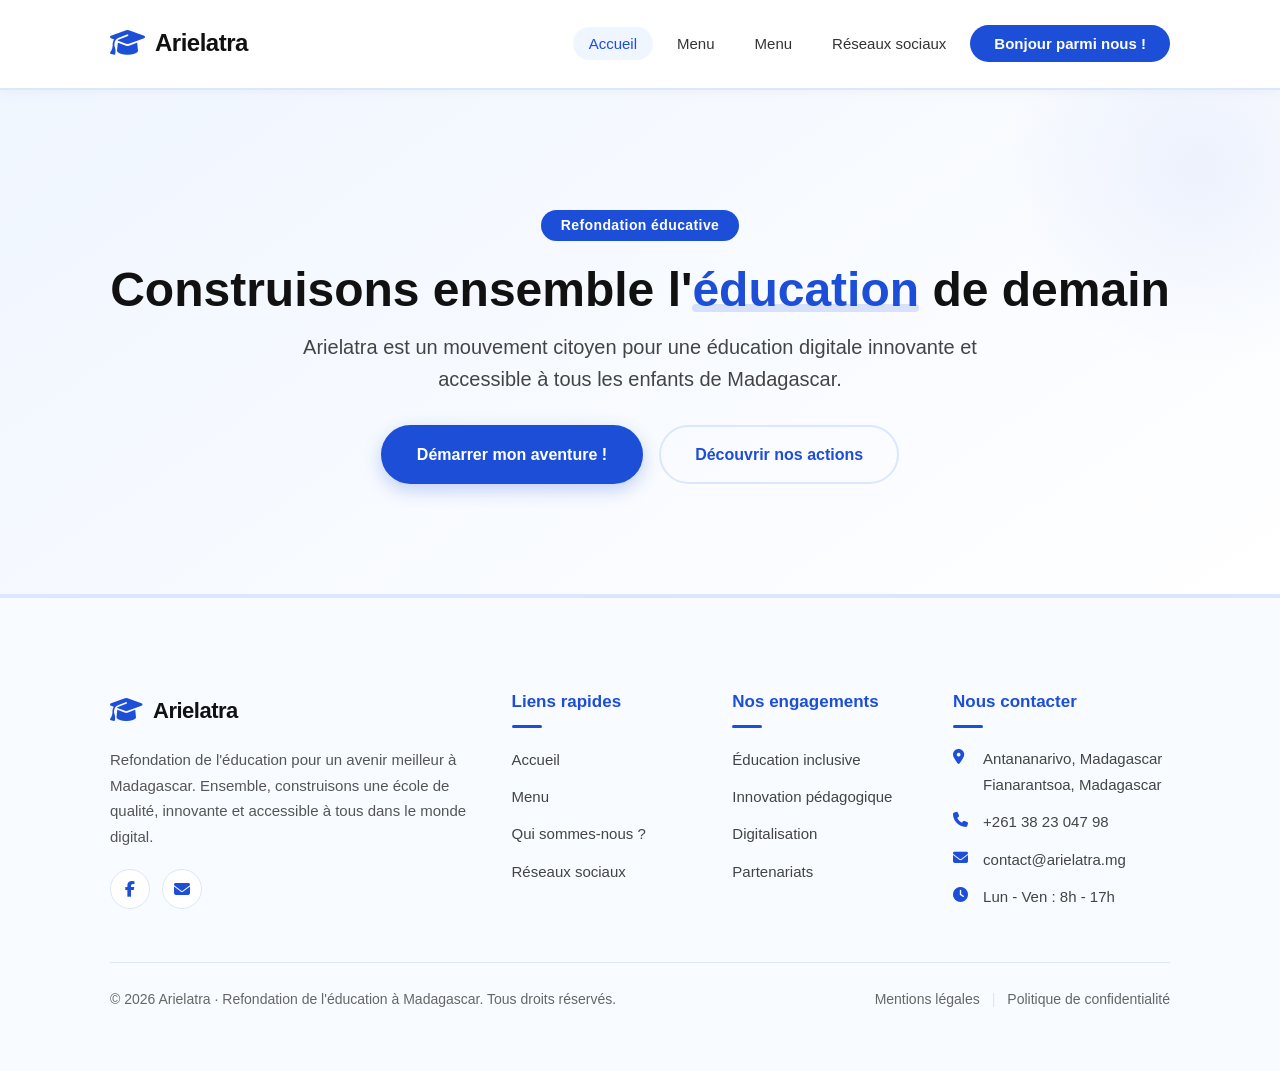
==== index.html @ f60ea6c5 "correction header" ====
<!DOCTYPE html>
<html lang="fr">

<head>
    <meta charset="UTF-8">
    <meta name="viewport" content="width=device-width, initial-scale=1.0">
    <title>Arielatra · Refondation de l'éducation</title>
    <link rel="stylesheet" href="https://cdnjs.cloudflare.com/ajax/libs/font-awesome/6.5.0/css/all.min.css">
    <link rel="stylesheet" href="assets/style-index.css">
</head>

<body>

    <!-- ===== HEADER ===== -->
    <header class="header">
        <div class="container header-container">
            <!-- Logo -->
            <div class="logo">
                <a href="#">
                    <span class="logo-icon"><i class="fas fa-graduation-cap"></i></span>
                    <span class="logo-text">Arielatra</span>
                </a>
            </div>

            <!-- Menu de navigation principal -->
            <nav class="nav-menu" id="navMenu">
                <ul class="nav-list">
                    <li><a href="#" class="nav-link active">Accueil</a></li>
                    <li><a href="menu.html" class="nav-link">Menu</a></li>
                    <li><a href="qui-sommes-nous.html" class="nav-link">Menu</a></li>
                    <li><a href="reseaux-sociaux" class="nav-link">Réseaux sociaux</a></li>
                    <li><a href="#" class="nav-link nav-cta">Bonjour parmi nous !</a></li>
                </ul>
            </nav>

            <!-- Bouton menu mobile (hamburger) -->
            <button class="menu-toggle" id="menuToggle" aria-label="Menu">
                <span class="bar"></span>
                <span class="bar"></span>
                <span class="bar"></span>
            </button>
        </div>
    </header>

    <!-- ===== HERO SECTION ===== -->
    <section class="hero">
        <div class="container hero-container">
            <span class="hero-badge">Refondation éducative</span>
            <h1 class="hero-title">Construisons ensemble l'<span class="highlight">éducation</span> de demain</h1>
            <p class="hero-subtitle">
                Arielatra est un mouvement citoyen pour une éducation digitale innovante et accessible à tous les
                enfants de Madagascar.
            </p>
            <div class="hero-actions">
                <a href="#" class="btn btn-primary">Démarrer mon aventure !</a>
                <a href="#" class="btn btn-outline">Découvrir nos actions</a>
            </div>
        </div>
    </section>

    <!-- ===== FOOTER ===== -->
    <footer class="footer">
        <div class="container">
            <div class="footer-grid">
                <!-- Colonne 1 : Logo et description -->
                <div class="footer-col">
                    <div class="footer-logo">
                        <span class="logo-icon"><i class="fas fa-graduation-cap"></i></span>
                        <span class="logo-text">Arielatra</span>
                    </div>
                    <p class="footer-description">
                        Refondation de l'éducation pour un avenir meilleur à Madagascar.
                        Ensemble, construisons une école de qualité, innovante et accessible à tous dans le monde
                        digital.
                    </p>
                    <div class="footer-social">
                        <a href="https://www.facebook.com/profile.php?id=61590048077702" aria-label="Facebook"><i
                                class="fab fa-facebook-f"></i></a>
                        <a href="mailto:aryelatra8@gmail.com" aria-label="Envoyez-nous un e-mail"><i
                                class="fas fa-envelope" aria-hidden="true"></i></a>
                    </div>
                </div>

                <!-- Colonne 2 : Liens rapides -->
                <div class="footer-col">
                    <h4>Liens rapides</h4>
                    <ul class="footer-links">
                        <li><a href="#">Accueil</a></li>
                        <li><a href="#">Menu</a></li>
                        <li><a href="#">Qui sommes-nous ?</a></li>
                        <li><a href="#">Réseaux sociaux</a></li>
                    </ul>
                </div>

                <!-- Colonne 3 : Nos engagements -->
                <div class="footer-col">
                    <h4>Nos engagements</h4>
                    <ul class="footer-links">
                        <li><a href="#">Éducation inclusive</a></li>
                        <li><a href="#">Innovation pédagogique</a></li>
                        <li><a href="#">Digitalisation</a></li>
                        <li><a href="#">Partenariats</a></li>
                    </ul>
                </div>

                <!-- Colonne 4 : Contact -->
                <div class="footer-col">
                    <h4>Nous contacter</h4>
                    <ul class="footer-contact">
                        <li>
                            <i class="fas fa-map-marker-alt"></i>
                            <div>
                                <span>Antananarivo, Madagascar</span>
                                <span>Fianarantsoa, Madagascar</span>
                            </div>
                        </li>
                        <li>
                            <i class="fas fa-phone"></i>
                            <span>+261 38 23 047 98</span>
                        </li>
                        <li>
                            <i class="fas fa-envelope"></i>
                            <span>contact@arielatra.mg</span>
                        </li>
                        <li>
                            <i class="fas fa-clock"></i>
                            <span>Lun - Ven : 8h - 17h</span>
                        </li>
                    </ul>
                </div>
            </div>

            <!-- Barre de copyright -->
            <div class="footer-bottom">
                <p>&copy; 2026 Arielatra · Refondation de l'éducation à Madagascar. Tous droits réservés.</p>
                <div class="footer-legal">
                    <a href="#">Mentions légales</a>
                    <span>|</span>
                    <a href="#">Politique de confidentialité</a>
                </div>
            </div>
        </div>
    </footer>

    <!-- Script pour le menu mobile -->
    <script>
        const menuToggle = document.getElementById('menuToggle');
        const navMenu = document.getElementById('navMenu');

        menuToggle.addEventListener('click', function () {
            navMenu.classList.toggle('active');
            menuToggle.classList.toggle('active');
        });

        // Fermer le menu lors du clic sur un lien (optionnel)
        document.querySelectorAll('.nav-link').forEach(link => {
            link.addEventListener('click', () => {
                navMenu.classList.remove('active');
                menuToggle.classList.remove('active');
            });
        });
    </script>

</body>

</html>
---- assets/style-index.css ----
/* ===== STYLE-INDEX.CSS ===== */

/* ----- RESET ----- */
* {
    margin: 0;
    padding: 0;
    box-sizing: border-box;
}

/* ----- BODY ----- */
body {
    font-family: 'Segoe UI', Arial, sans-serif;
    background-color: #ffffff;
    color: #111111;
    line-height: 1.7;
}

/* ----- CONTAINER ----- */
.container {
    width: 90%;
    max-width: 1100px;
    margin: auto;
    padding: 40px 20px;
}

/* ============================================
   HEADER
   ============================================ */
.header {
    background: #ffffff;
    border-bottom: 2px solid #dbe7ff;
    padding: 12px 0;
    position: sticky;
    top: 0;
    z-index: 1000;
    box-shadow: 0 2px 12px rgba(0, 0, 0, 0.04);
}

.header-container {
    display: flex;
    justify-content: space-between;
    align-items: center;
    padding-top: 8px;
    padding-bottom: 8px;
}

.logo a {
    display: flex;
    align-items: center;
    text-decoration: none;
    gap: 10px;
}

.logo-icon {
    font-size: 28px;
    color: #1d4ed8;
}

.logo-text {
    font-size: 24px;
    font-weight: 700;
    color: #111111;
    letter-spacing: -0.5px;
}

.nav-list {
    display: flex;
    list-style: none;
    gap: 8px;
    align-items: center;
}

.nav-link {
    text-decoration: none;
    color: #333333;
    font-weight: 500;
    font-size: 15px;
    padding: 8px 16px;
    border-radius: 30px;
    transition: all 0.25s ease;
}

.nav-link:hover {
    background: #f0f6ff;
    color: #1d4ed8;
}

.nav-link.active {
    color: #1d4ed8;
    background: #f0f6ff;
}

.nav-cta {
    background: #1d4ed8;
    color: #ffffff !important;
    padding: 10px 24px;
    font-weight: 600;
}

.nav-cta:hover {
    background: #1a44b8;
    color: #ffffff !important;
    transform: translateY(-2px);
    box-shadow: 0 6px 18px rgba(29, 78, 216, 0.25);
}

.menu-toggle {
    display: none;
    flex-direction: column;
    gap: 5px;
    background: none;
    border: none;
    cursor: pointer;
    padding: 6px 4px;
}

.menu-toggle .bar {
    display: block;
    width: 28px;
    height: 3px;
    background: #1d4ed8;
    border-radius: 10px;
    transition: all 0.3s ease;
}

.menu-toggle.active .bar:nth-child(1) {
    transform: rotate(45deg) translate(5px, 6px);
}

.menu-toggle.active .bar:nth-child(2) {
    opacity: 0;
}

.menu-toggle.active .bar:nth-child(3) {
    transform: rotate(-45deg) translate(5px, -6px);
}

/* ============================================
   HERO
   ============================================ */
.hero {
    background: linear-gradient(145deg, #f0f6ff 0%, #ffffff 100%);
    padding: 80px 0 70px;
    border-bottom: 2px solid #dbe7ff;
    text-align: center;
    position: relative;
    overflow: hidden;
}

.hero::before {
    content: "";
    position: absolute;
    top: -120px;
    right: -120px;
    width: 400px;
    height: 400px;
    background: radial-gradient(circle, rgba(29, 78, 216, 0.06) 0%, transparent 70%);
    border-radius: 50%;
    pointer-events: none;
}

.hero-container {
    position: relative;
    z-index: 2;
}

.hero-badge {
    display: inline-block;
    background: #1d4ed8;
    color: #ffffff;
    font-size: 14px;
    font-weight: 600;
    padding: 4px 20px;
    border-radius: 40px;
    letter-spacing: 0.4px;
    margin-bottom: 20px;
}

.hero-title {
    font-size: 48px;
    font-weight: 700;
    color: #111111;
    margin-bottom: 12px;
    line-height: 1.2;
}

.hero-title .highlight {
    color: #1d4ed8;
    position: relative;
}

.hero-title .highlight::after {
    content: "";
    position: absolute;
    left: 0;
    bottom: 4px;
    width: 100%;
    height: 8px;
    background: rgba(29, 78, 216, 0.15);
    border-radius: 10px;
    z-index: -1;
}

.hero-subtitle {
    font-size: 20px;
    color: #444444;
    max-width: 680px;
    margin: 0 auto 30px;
    line-height: 1.6;
}

.hero-actions {
    display: flex;
    justify-content: center;
    gap: 16px;
    flex-wrap: wrap;
}

.btn {
    display: inline-block;
    padding: 14px 34px;
    border-radius: 50px;
    font-weight: 600;
    font-size: 16px;
    text-decoration: none;
    transition: all 0.25s ease;
    cursor: pointer;
    border: 2px solid transparent;
}

.btn-primary {
    background: #1d4ed8;
    color: #ffffff;
    border-color: #1d4ed8;
    box-shadow: 0 6px 18px rgba(29, 78, 216, 0.25);
}

.btn-primary:hover {
    background: #1a44b8;
    transform: translateY(-3px);
    box-shadow: 0 10px 28px rgba(29, 78, 216, 0.35);
}

.btn-outline {
    background: transparent;
    color: #1d4ed8;
    border-color: #dbe7ff;
}

.btn-outline:hover {
    background: #f0f6ff;
    border-color: #1d4ed8;
    transform: translateY(-3px);
}

/* ============================================
   ABOUT SECTION
   ============================================ */
.about {
    padding: 60px 0;
    background: #ffffff;
}

.about-content {
    display: flex;
    gap: 50px;
    align-items: center;
}

.about-text {
    flex: 1;
}

.about-text h2 {
    color: #1d4ed8;
    font-size: 36px;
    margin-bottom: 15px;
}

.about-description {
    font-size: 18px;
    color: #333;
    line-height: 1.8;
    margin-bottom: 25px;
}

.about-features {
    display: flex;
    gap: 20px;
    flex-wrap: wrap;
}

.feature-item {
    display: flex;
    align-items: center;
    gap: 10px;
    background: #f8fbff;
    padding: 10px 18px;
    border-radius: 30px;
    border: 1px solid #dbe7ff;
}

.feature-item i {
    color: #1d4ed8;
    font-size: 18px;
}

.feature-item span {
    font-weight: 500;
    color: #333;
}

.about-image {
    flex: 0 0 300px;
}

.image-placeholder {
    width: 300px;
    height: 300px;
    background: linear-gradient(135deg, #f0f6ff, #dbe7ff);
    border-radius: 20px;
    display: flex;
    flex-direction: column;
    align-items: center;
    justify-content: center;
    border: 2px solid #dbe7ff;
}

.image-placeholder i {
    font-size: 64px;
    color: #1d4ed8;
    margin-bottom: 15px;
}

.image-placeholder span {
    color: #1d4ed8;
    font-weight: 600;
    font-size: 18px;
}

/* ============================================
   VALUES SECTION
   ============================================ */
.values {
    background: #f8fbff;
    padding: 70px 0;
}

.section-title {
    text-align: center;
    color: #1d4ed8;
    font-size: 32px;
    margin-bottom: 15px;
}

.section-title::after {
    content: "";
    display: block;
    width: 80px;
    height: 4px;
    background: #1d4ed8;
    margin: 10px auto 0;
    border-radius: 10px;
}

.values-grid {
    display: grid;
    grid-template-columns: repeat(auto-fit, minmax(250px, 1fr));
    gap: 30px;
    margin-top: 40px;
}

.value-card {
    background: #ffffff;
    padding: 35px 25px;
    border-radius: 16px;
    border: 1px solid #dbe7ff;
    text-align: center;
    transition: all 0.3s ease;
}

.value-card:hover {
    transform: translateY(-8px);
    box-shadow: 0 12px 30px rgba(0, 0, 0, 0.07);
}

.value-icon {
    width: 70px;
    height: 70px;
    background: #f0f6ff;
    border-radius: 50%;
    display: flex;
    align-items: center;
    justify-content: center;
    margin: 0 auto 18px;
}

.value-icon i {
    font-size: 30px;
    color: #1d4ed8;
}

.value-card h3 {
    color: #1d4ed8;
    font-size: 20px;
    margin-bottom: 10px;
}

.value-card p {
    color: #555;
    font-size: 15px;
}

/* ============================================
   CONTACT SECTION
   ============================================ */
.contact-section {
    padding: 70px 0;
    background: #ffffff;
}

.contact-wrapper {
    display: flex;
    gap: 50px;
    align-items: flex-start;
}

.contact-info {
    flex: 1;
}

.contact-info h2 {
    color: #1d4ed8;
    font-size: 32px;
    margin-bottom: 10px;
}

.contact-subtitle {
    color: #666;
    font-size: 16px;
    margin-bottom: 30px;
}

.contact-details {
    list-style: none;
}

.contact-details li {
    display: flex;
    gap: 18px;
    margin-bottom: 25px;
    align-items: flex-start;
}

.contact-details li i {
    color: #1d4ed8;
    font-size: 20px;
    margin-top: 3px;
    width: 24px;
}

.contact-details li div {
    display: flex;
    flex-direction: column;
}

.contact-details li strong {
    color: #111;
    font-size: 15px;
}

.contact-details li span {
    color: #555;
    font-size: 15px;
}

.contact-form {
    flex: 1;
    background: #f8fbff;
    padding: 35px;
    border-radius: 16px;
    border: 1px solid #dbe7ff;
}

.contact-form h3 {
    color: #1d4ed8;
    font-size: 22px;
    margin-bottom: 20px;
}

.form-group {
    margin-bottom: 18px;
}

.form-group input,
.form-group textarea {
    width: 100%;
    padding: 14px 16px;
    border: 1px solid #dbe7ff;
    border-radius: 10px;
    font-size: 15px;
    font-family: inherit;
    transition: border-color 0.3s ease;
    background: #ffffff;
}

.form-group input:focus,
.form-group textarea:focus {
    outline: none;
    border-color: #1d4ed8;
}

.contact-form .btn {
    width: 100%;
    text-align: center;
}

/* ============================================
   FOOTER
   ============================================ */
.footer {
    background: #f8fbff;
    border-top: 2px solid #dbe7ff;
    padding: 50px 0 20px;
}

.footer-grid {
    display: grid;
    grid-template-columns: 2fr 1fr 1fr 1.2fr;
    gap: 40px;
    margin-bottom: 40px;
}

.footer-col h4 {
    color: #1d4ed8;
    font-size: 17px;
    margin-bottom: 18px;
    position: relative;
}

.footer-col h4::after {
    content: "";
    display: block;
    width: 30px;
    height: 3px;
    background: #1d4ed8;
    margin-top: 8px;
    border-radius: 10px;
}

.footer-logo {
    display: flex;
    align-items: center;
    gap: 10px;
    margin-bottom: 15px;
}

.footer-logo .logo-icon {
    font-size: 26px;
    color: #1d4ed8;
}

.footer-logo .logo-text {
    font-size: 22px;
    font-weight: 700;
    color: #111111;
}

.footer-description {
    color: #555555;
    font-size: 15px;
    line-height: 1.7;
    margin-bottom: 20px;
}

.footer-social {
    display: flex;
    gap: 12px;
}

.footer-social a {
    display: flex;
    align-items: center;
    justify-content: center;
    width: 40px;
    height: 40px;
    background: #ffffff;
    border: 1px solid #dbe7ff;
    border-radius: 50%;
    color: #1d4ed8;
    font-size: 16px;
    transition: all 0.25s ease;
    text-decoration: none;
}

.footer-social a:hover {
    background: #1d4ed8;
    color: #ffffff;
    transform: translateY(-3px);
    box-shadow: 0 6px 16px rgba(29, 78, 216, 0.2);
}

.footer-links {
    list-style: none;
}

.footer-links li {
    margin-bottom: 10px;
}

.footer-links a {
    color: #444444;
    text-decoration: none;
    font-size: 15px;
    transition: color 0.2s ease;
}

.footer-links a:hover {
    color: #1d4ed8;
}

.footer-contact {
    list-style: none;
}

.footer-contact li {
    display: flex;
    align-items: flex-start;
    gap: 12px;
    margin-bottom: 12px;
    color: #444444;
    font-size: 15px;
}

.footer-contact li i {
    color: #1d4ed8;
    width: 18px;
    margin-top: 3px;
    font-size: 15px;
}

.footer-contact li div {
    display: flex;
    flex-direction: column;
}

.footer-bottom {
    border-top: 1px solid #dbe7ff;
    padding-top: 25px;
    display: flex;
    justify-content: space-between;
    align-items: center;
    flex-wrap: wrap;
    gap: 15px;
    font-size: 14px;
    color: #666666;
}

.footer-legal {
    display: flex;
    gap: 12px;
    align-items: center;
}

.footer-legal a {
    color: #666666;
    text-decoration: none;
    transition: color 0.2s ease;
}

.footer-legal a:hover {
    color: #1d4ed8;
}

.footer-legal span {
    color: #dbe7ff;
}

/* ============================================
   RESPONSIVE
   ============================================ */
@media (max-width: 992px) {
    .about-content {
        flex-direction: column;
        text-align: center;
    }

    .about-features {
        justify-content: center;
    }

    .about-image {
        flex: 0 0 auto;
    }

    .image-placeholder {
        width: 100%;
        max-width: 300px;
        height: 250px;
    }

    .contact-wrapper {
        flex-direction: column;
    }

    .footer-grid {
        grid-template-columns: 1fr 1fr;
        gap: 30px;
    }
}

@media (max-width: 768px) {
    .menu-toggle {
        display: flex;
    }

    .nav-menu {
        position: absolute;
        top: 100%;
        left: 0;
        right: 0;
        background: #ffffff;
        padding: 20px 0;
        border-bottom: 2px solid #dbe7ff;
        box-shadow: 0 8px 24px rgba(0, 0, 0, 0.06);
        transform: scaleY(0);
        transform-origin: top;
        transition: transform 0.3s ease;
        opacity: 0;
        visibility: hidden;
        pointer-events: none;
    }

    .nav-menu.active {
        transform: scaleY(1);
        opacity: 1;
        visibility: visible;
        pointer-events: all;
    }

    .nav-list {
        flex-direction: column;
        gap: 6px;
        padding: 0 20px;
    }

    .nav-link {
        display: block;
        padding: 12px 16px;
        font-size: 16px;
        width: 100%;
        text-align: center;
    }

    .nav-cta {
        margin-top: 6px;
    }

    .hero-title {
        font-size: 34px;
    }

    .hero-subtitle {
        font-size: 17px;
        padding: 0 10px;
    }

    .hero-actions {
        flex-direction: column;
        align-items: center;
        gap: 12px;
    }

    .btn {
        width: 100%;
        max-width: 280px;
        text-align: center;
    }

    .section-title {
        font-size: 26px;
    }

    .about-text h2 {
        font-size: 28px;
    }

    .contact-info h2 {
        font-size: 26px;
    }

    .contact-form {
        padding: 25px 20px;
    }

    .footer-grid {
        grid-template-columns: 1fr;
        gap: 30px;
    }

    .footer-bottom {
        flex-direction: column;
        text-align: center;
    }

    .footer-legal {
        justify-content: center;
        flex-wrap: wrap;
    }

    .values-grid {
        grid-template-columns: 1fr;
    }
}

@media (max-width: 480px) {
    .hero-title {
        font-size: 28px;
    }

    .hero {
        padding: 50px 0 40px;
    }

    .hero-badge {
        font-size: 12px;
        padding: 3px 14px;
    }

    .logo-text {
        font-size: 20px;
    }

    .feature-item {
        width: 100%;
        justify-content: center;
    }

    .image-placeholder {
        height: 200px;
    }

    .image-placeholder i {
        font-size: 40px;
    }
}
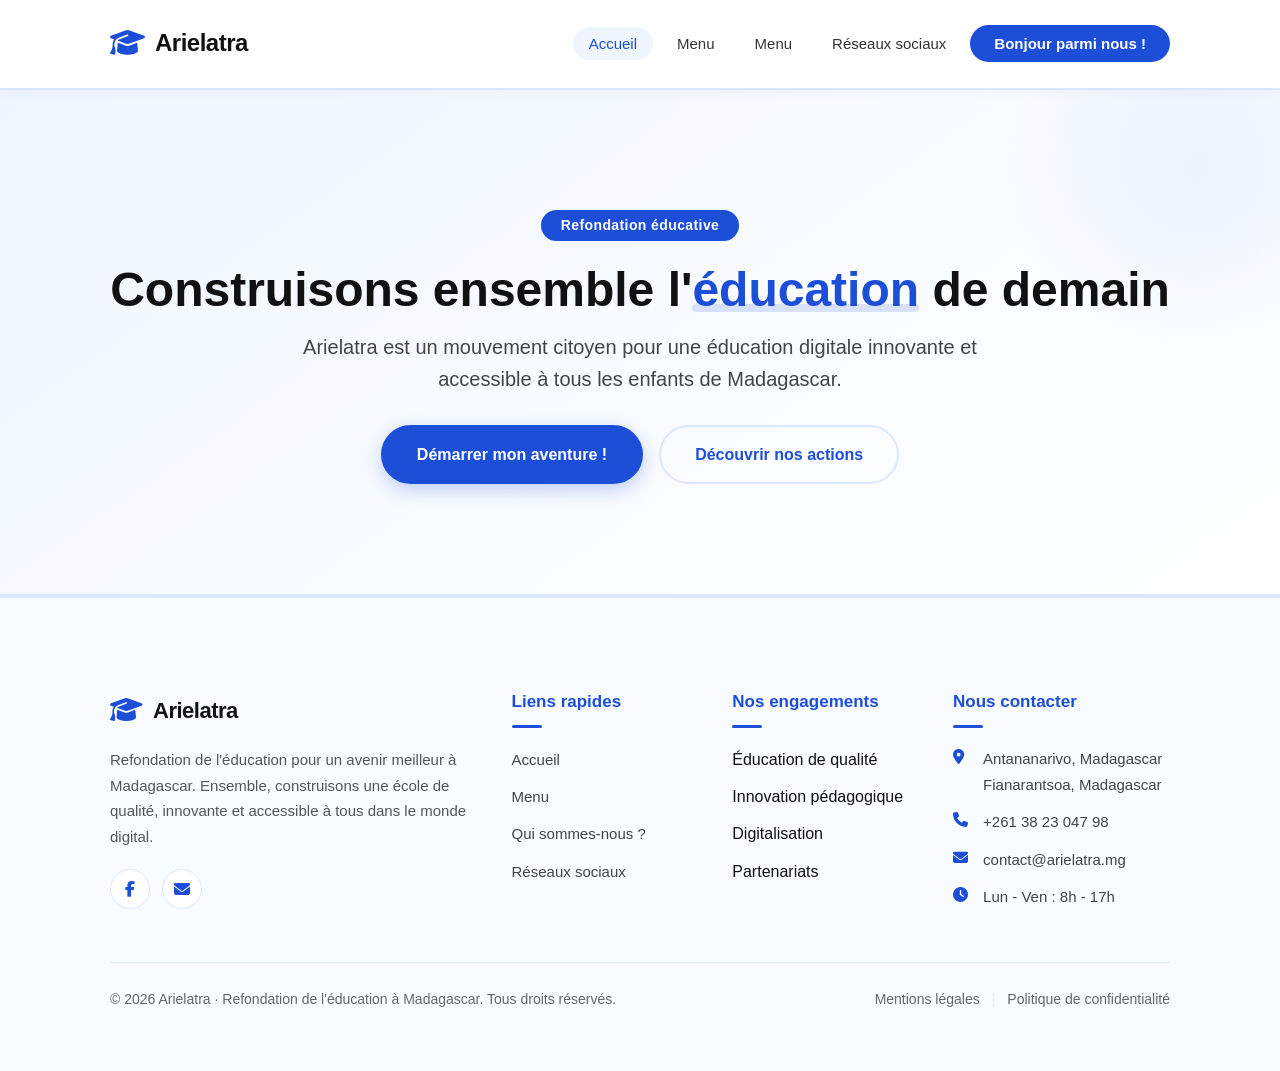
==== commit 3b1d6b1b: "dernieres corrections" ====
--- a/index.html
+++ b/index.html
@@ -25,7 +25,7 @@
             <!-- Menu de navigation principal -->
             <nav class="nav-menu" id="navMenu">
                 <ul class="nav-list">
-                    <li><a href="#" class="nav-link active">Accueil</a></li>
+                    <li><a href="index.html" class="nav-link active">Accueil</a></li>
                     <li><a href="menu.html" class="nav-link">Menu</a></li>
                     <li><a href="qui-sommes-nous.html" class="nav-link">Menu</a></li>
                     <li><a href="reseaux-sociaux" class="nav-link">Réseaux sociaux</a></li>
@@ -85,10 +85,10 @@
                 <div class="footer-col">
                     <h4>Liens rapides</h4>
                     <ul class="footer-links">
-                        <li><a href="#">Accueil</a></li>
-                        <li><a href="#">Menu</a></li>
-                        <li><a href="#">Qui sommes-nous ?</a></li>
-                        <li><a href="#">Réseaux sociaux</a></li>
+                        <li><a href="index.html">Accueil</a></li>
+                        <li><a href="menu.html">Menu</a></li>
+                        <li><a href="qui-sommes-nous.html">Qui sommes-nous ?</a></li>
+                        <li><a href="reseaux-sociaux.html">Réseaux sociaux</a></li>
                     </ul>
                 </div>
 
@@ -96,10 +96,10 @@
                 <div class="footer-col">
                     <h4>Nos engagements</h4>
                     <ul class="footer-links">
-                        <li><a href="#">Éducation inclusive</a></li>
-                        <li><a href="#">Innovation pédagogique</a></li>
-                        <li><a href="#">Digitalisation</a></li>
-                        <li><a href="#">Partenariats</a></li>
+                        <li>Éducation de qualité</li>
+                        <li>Innovation pédagogique</li>
+                        <li>Digitalisation</li>
+                        <li>Partenariats</li>
                     </ul>
                 </div>
 
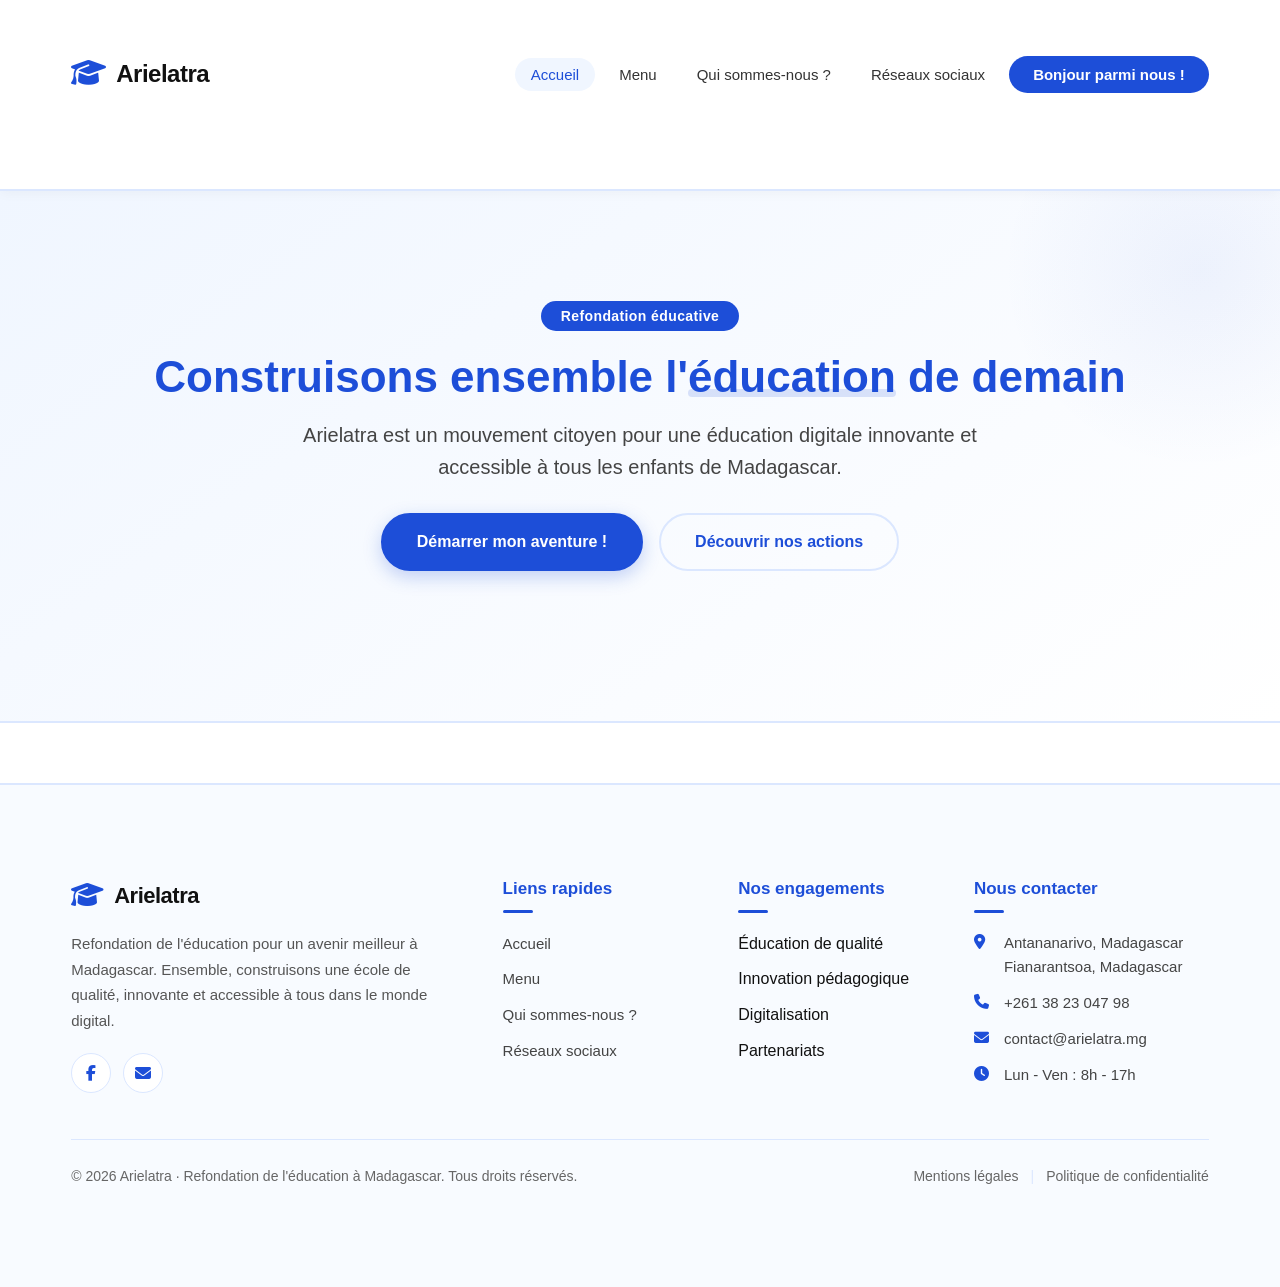
==== commit b74af8f1: "les membres du groupe" ====
--- a/index.html
+++ b/index.html
@@ -27,7 +27,7 @@
                 <ul class="nav-list">
                     <li><a href="index.html" class="nav-link active">Accueil</a></li>
                     <li><a href="menu.html" class="nav-link">Menu</a></li>
-                    <li><a href="qui-sommes-nous.html" class="nav-link">Menu</a></li>
+                    <li><a href="qui-sommes-nous.html" class="nav-link">Qui sommes-nous ?</a></li>
                     <li><a href="reseaux-sociaux" class="nav-link">Réseaux sociaux</a></li>
                     <li><a href="#" class="nav-link nav-cta">Bonjour parmi nous !</a></li>
                 </ul>
--- a/assets/style-index.css
+++ b/assets/style-index.css
@@ -1,5 +1,4 @@
 /* ===== STYLE-INDEX.CSS ===== */
-
 /* ----- RESET ----- */
 * {
     margin: 0;
@@ -23,9 +22,7 @@
     padding: 40px 20px;
 }
 
-/* ============================================
-   HEADER
-   ============================================ */
+/* ============================================   HEADER   ============================================ */
 .header {
     background: #ffffff;
     border-bottom: 2px solid #dbe7ff;
@@ -135,9 +132,7 @@
     transform: rotate(-45deg) translate(5px, -6px);
 }
 
-/* ============================================
-   HERO
-   ============================================ */
+/* ============================================   HERO   ============================================ */
 .hero {
     background: linear-gradient(145deg, #f0f6ff 0%, #ffffff 100%);
     padding: 80px 0 70px;
@@ -253,9 +248,7 @@
     transform: translateY(-3px);
 }
 
-/* ============================================
-   ABOUT SECTION
-   ============================================ */
+/* ============================================   ABOUT SECTION   ============================================ */
 .about {
     padding: 60px 0;
     background: #ffffff;
@@ -338,9 +331,7 @@
     font-size: 18px;
 }
 
-/* ============================================
-   VALUES SECTION
-   ============================================ */
+/* ============================================   VALUES SECTION   ============================================ */
 .values {
     background: #f8fbff;
     padding: 70px 0;
@@ -411,9 +402,7 @@
     font-size: 15px;
 }
 
-/* ============================================
-   CONTACT SECTION
-   ============================================ */
+/* ============================================   CONTACT SECTION   ============================================ */
 .contact-section {
     padding: 70px 0;
     background: #ffffff;
@@ -515,9 +504,7 @@
     text-align: center;
 }
 
-/* ============================================
-   FOOTER
-   ============================================ */
+/* ============================================   FOOTER   ============================================ */
 .footer {
     background: #f8fbff;
     border-top: 2px solid #dbe7ff;
@@ -676,9 +663,7 @@
     color: #dbe7ff;
 }
 
-/* ============================================
-   RESPONSIVE
-   ============================================ */
+/* ============================================   RESPONSIVE   ============================================ */
 @media (max-width: 992px) {
     .about-content {
         flex-direction: column;
@@ -843,4 +828,160 @@
     .image-placeholder i {
         font-size: 40px;
     }
+}
+
+/* ----------------------------------------- */
+/* RESET */
+* {
+    margin: 0;
+    padding: 0;
+    box-sizing: border-box;
+}
+
+/* BODY */
+body {
+    font-family: Arial, sans-serif;
+    background: #ffffff;
+    color: #111111;
+    line-height: 1.6;
+}
+
+/* CONTAINER */
+.container {
+    width: 92%;
+    max-width: 1300px;
+    margin: auto;
+    padding: 40px 20px 80px;
+}
+
+/* HERO */
+.hero {
+    text-align: center;
+    padding: 70px 20px;
+    margin-bottom: 60px;
+    border-bottom: 2px solid #dbe7ff;
+}
+
+.hero h1 {
+    color: #1d4ed8;
+    font-size: 44px;
+    margin-bottom: 15px;
+}
+
+.subtitle {
+    color: #555555;
+    font-size: 18px;
+}
+
+/* GROUP */
+.group-section {
+    margin-bottom: 90px;
+}
+
+.group-section h2 {
+    color: #1d4ed8;
+    font-size: 30px;
+    margin-bottom: 35px;
+    position: relative;
+}
+
+.group-section h2::after {
+    content: "";
+    display: block;
+    width: 90px;
+    height: 4px;
+    background: #1d4ed8;
+    margin-top: 10px;
+    border-radius: 10px;
+}
+
+/* CARDS */
+.cards {
+    display: flex;
+    flex-wrap: wrap;
+    gap: 25px;
+}
+
+/* MEMBER CARD */
+.member-card {
+    width: 260px;
+    background: #ffffff;
+    border: 1px solid #dbe7ff;
+    border-radius: 18px;
+    padding: 20px;
+    transition: 0.3s;
+    position: relative;
+}
+
+.member-card:hover {
+    transform: translateY(-6px);
+    box-shadow: 0 12px 30px rgba(0, 0, 0, 0.08);
+}
+
+/* CHEF CARD */
+.chef {
+    border: 2px solid #1d4ed8;
+}
+
+/* IMAGE PLACEHOLDER */
+.image-placeholder {
+    width: 100%;
+    height: 220px;
+    background: #edf3ff;
+    border-radius: 14px;
+    margin-bottom: 20px;
+    display: flex;
+    align-items: center;
+    justify-content: center;
+    color: #1d4ed8;
+    font-size: 14px;
+    font-weight: bold;
+}
+
+.image-placeholder::before {
+    content: "PHOTO";
+}
+
+/* TEXT */
+.member-card h3 {
+    color: #111111;
+    font-size: 18px;
+    margin-bottom: 10px;
+}
+
+.matricule {
+    color: #666666;
+    font-size: 15px;
+}
+
+/* ROLE */
+.role {
+    position: absolute;
+    top: 15px;
+    right: 15px;
+    background: #1d4ed8;
+    color: white;
+    padding: 6px 12px;
+    border-radius: 30px;
+    font-size: 12px;
+    font-weight: bold;
+}
+
+/* RESPONSIVE */
+@media(max-width:768px) {
+    .hero h1 {
+        font-size: 34px;
+    }
+
+    .group-section h2 {
+        font-size: 24px;
+    }
+
+    .cards {
+        justify-content: center;
+    }
+
+    .member-card {
+        width: 100%;
+    }
 }
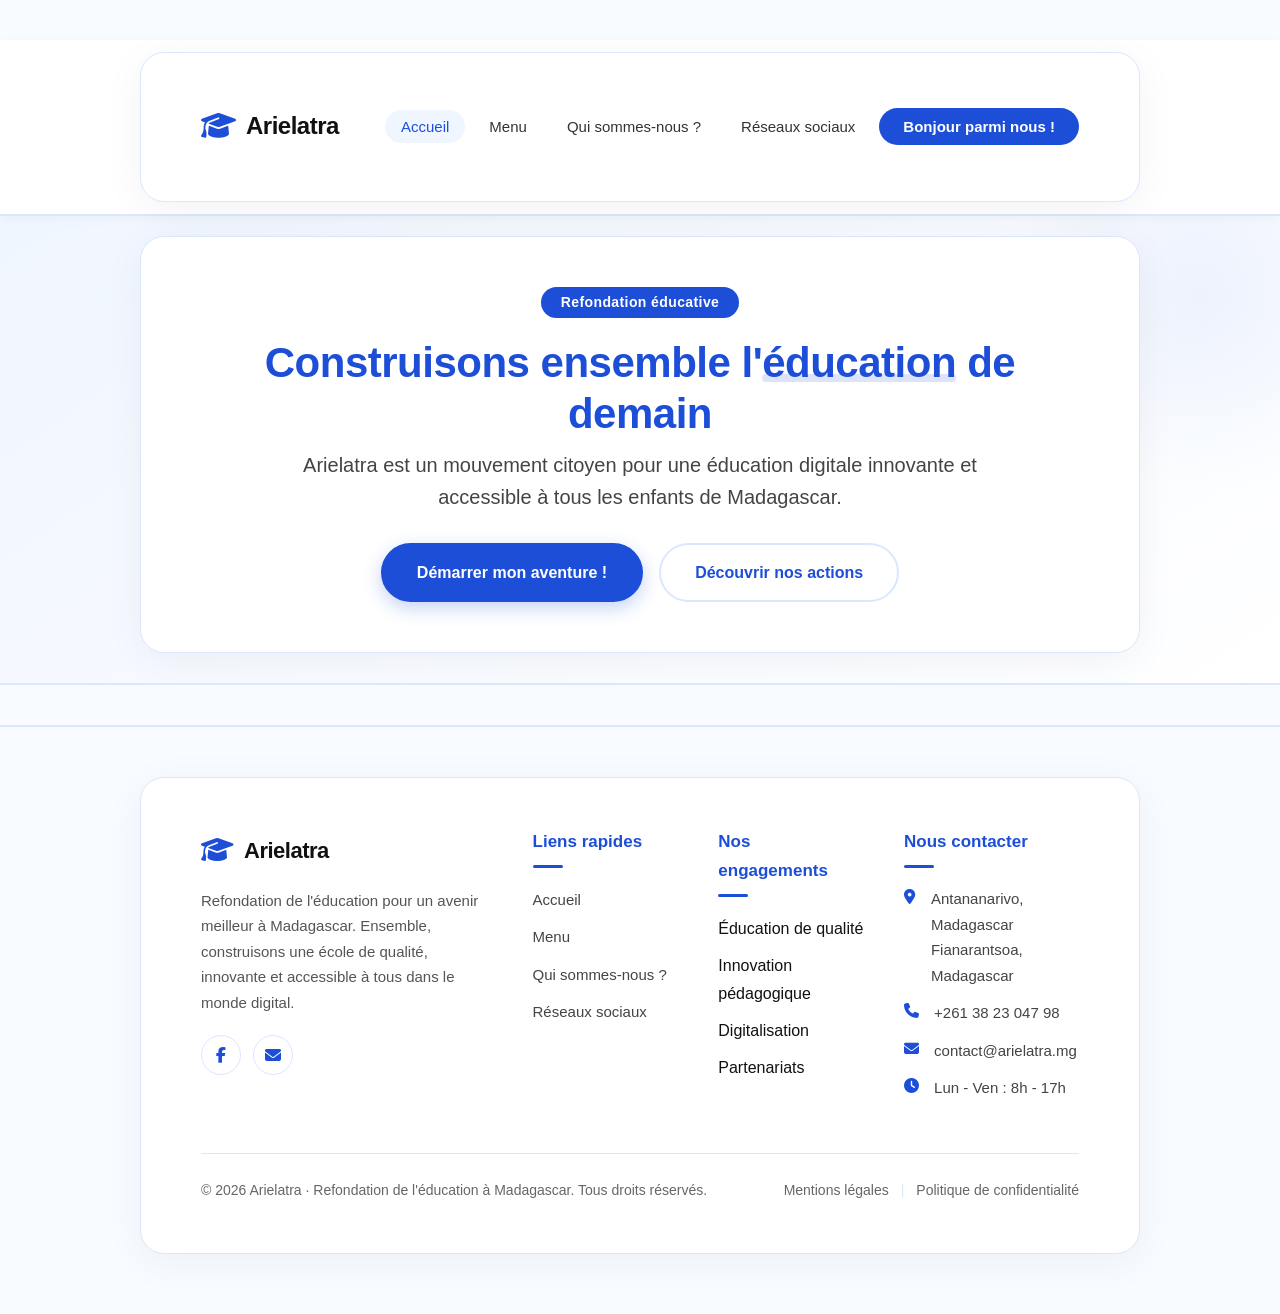
==== commit f1ae38d5: "liens de reseaux sociaux" ====
--- a/index.html
+++ b/index.html
@@ -4,7 +4,7 @@
 <head>
     <meta charset="UTF-8">
     <meta name="viewport" content="width=device-width, initial-scale=1.0">
-    <title>Arielatra · Refondation de l'éducation</title>
+    <title>Arielatra · Accueil</title>
     <link rel="stylesheet" href="https://cdnjs.cloudflare.com/ajax/libs/font-awesome/6.5.0/css/all.min.css">
     <link rel="stylesheet" href="assets/style-index.css">
 </head>
@@ -28,7 +28,7 @@
                     <li><a href="index.html" class="nav-link active">Accueil</a></li>
                     <li><a href="menu.html" class="nav-link">Menu</a></li>
                     <li><a href="qui-sommes-nous.html" class="nav-link">Qui sommes-nous ?</a></li>
-                    <li><a href="reseaux-sociaux" class="nav-link">Réseaux sociaux</a></li>
+                    <li><a href="reseaux-sociaux.html" class="nav-link">Réseaux sociaux</a></li>
                     <li><a href="#" class="nav-link nav-cta">Bonjour parmi nous !</a></li>
                 </ul>
             </nav>
--- a/assets/style-index.css
+++ b/assets/style-index.css
@@ -849,7 +849,8 @@
 /* CONTAINER */
 .container {
     width: 92%;
-    max-width: 1300px;
+    /* ito eh */
+    max-width: 1440px;
     margin: auto;
     padding: 40px 20px 80px;
 }
@@ -984,4 +985,411 @@
     .member-card {
         width: 100%;
     }
+}
+
+/* ------------------------------ */
+
+/* ===== POURQUOI-ARIELATRA.CSS ===== */
+
+/* ----- RESET ----- */
+* {
+    margin: 0;
+    padding: 0;
+    box-sizing: border-box;
+}
+
+/* ----- BODY ----- */
+body {
+    font-family: 'Segoe UI', Arial, sans-serif;
+    background: #f8fbff;
+    color: #111111;
+    line-height: 1.7;
+    padding: 40px 0;
+}
+
+/* ----- CONTAINER ----- */
+.container {
+    width: 90%;
+    max-width: 1000px;
+    margin: auto;
+    background: #ffffff;
+    padding: 50px 60px;
+    border-radius: 24px;
+    box-shadow: 0 8px 40px rgba(0, 0, 0, 0.05);
+    border: 1px solid #dbe7ff;
+}
+
+/* ===== HERO ===== */
+.hero {
+    text-align: center;
+    padding: 20px 0 30px;
+    border-bottom: 2px solid #dbe7ff;
+    margin-bottom: 40px;
+}
+
+.hero h1 {
+    font-size: 42px;
+    color: #1d4ed8;
+    margin-bottom: 10px;
+    letter-spacing: -0.5px;
+}
+
+.hero .subtitle {
+    font-size: 18px;
+    color: #555555;
+    font-weight: 400;
+}
+
+/* ===== INTRO ===== */
+.section {
+    margin-bottom: 30px;
+}
+
+.intro-box {
+    background: #f0f6ff;
+    border-radius: 14px;
+    padding: 25px 30px;
+    border-left: 4px solid #1d4ed8;
+}
+
+.intro-box p {
+    font-size: 18px;
+    color: #222222;
+}
+
+.intro-box strong {
+    color: #1d4ed8;
+}
+
+/* ===== CARDS ===== */
+.cards {
+    display: flex;
+    gap: 30px;
+    margin: 35px 0 45px;
+}
+
+.card {
+    flex: 1;
+    background: #ffffff;
+    border: 1px solid #dbe7ff;
+    border-radius: 16px;
+    padding: 30px 28px;
+    transition: all 0.3s ease;
+    box-shadow: 0 2px 8px rgba(0, 0, 0, 0.02);
+}
+
+.card:hover {
+    transform: translateY(-4px);
+    box-shadow: 0 12px 30px rgba(29, 78, 216, 0.08);
+    border-color: #1d4ed8;
+}
+
+.card h2 {
+    color: #1d4ed8;
+    font-size: 32px;
+    margin-bottom: 15px;
+    font-weight: 700;
+}
+
+.card p {
+    color: #333333;
+    font-size: 16px;
+    margin-bottom: 12px;
+}
+
+.card p:last-child {
+    margin-bottom: 0;
+}
+
+.card-highlight {
+    margin-top: 18px;
+    padding: 12px 16px;
+    background: #f0f6ff;
+    border-radius: 10px;
+    display: flex;
+    align-items: center;
+    gap: 12px;
+    font-style: italic;
+    color: #1d4ed8;
+    font-weight: 500;
+    border: 1px dashed #dbe7ff;
+}
+
+.card-highlight i {
+    font-size: 18px;
+}
+
+/* ===== MEANING ===== */
+.meaning {
+    margin: 45px 0;
+}
+
+.meaning h2 {
+    color: #1d4ed8;
+    font-size: 28px;
+    margin-bottom: 25px;
+    position: relative;
+}
+
+.meaning h2::after {
+    content: "";
+    display: block;
+    width: 60px;
+    height: 4px;
+    background: #1d4ed8;
+    margin-top: 10px;
+    border-radius: 10px;
+}
+
+.meaning h2 .highlight {
+    color: #1d4ed8;
+}
+
+/* Fusion box */
+.fusion-box {
+    background: linear-gradient(135deg, #f0f6ff, #ffffff);
+    border: 2px solid #1d4ed8;
+    border-radius: 16px;
+    padding: 30px 35px;
+    margin-bottom: 30px;
+    text-align: center;
+}
+
+.fusion-item {
+    display: flex;
+    justify-content: center;
+    align-items: center;
+    gap: 12px;
+    flex-wrap: wrap;
+    font-size: 28px;
+    font-weight: 700;
+    margin-bottom: 15px;
+}
+
+.fusion-word {
+    color: #1d4ed8;
+    font-size: 32px;
+}
+
+.fusion-plus {
+    color: #888;
+    font-size: 24px;
+}
+
+.fusion-equals {
+    color: #888;
+    font-size: 24px;
+}
+
+.fusion-result {
+    color: #1d4ed8;
+    font-size: 36px;
+    background: #ffffff;
+    padding: 0 15px;
+    border-radius: 10px;
+    border: 2px solid #1d4ed8;
+    line-height: 1.4;
+}
+
+.fusion-description {
+    font-size: 17px;
+    color: #333;
+    margin-top: 5px;
+}
+
+.fusion-description strong {
+    color: #1d4ed8;
+}
+
+/* Meaning grid */
+.meaning-grid {
+    display: grid;
+    grid-template-columns: 1fr 1fr;
+    gap: 30px;
+    margin-top: 20px;
+}
+
+.meaning-item {
+    background: #f8fbff;
+    padding: 25px;
+    border-radius: 14px;
+    border: 1px solid #dbe7ff;
+}
+
+.meaning-item h3 {
+    color: #1d4ed8;
+    font-size: 18px;
+    margin-bottom: 12px;
+}
+
+.meaning-item p {
+    color: #333;
+    font-size: 16px;
+    margin-bottom: 12px;
+}
+
+.meaning-item ul {
+    list-style: none;
+    padding: 0;
+}
+
+.meaning-item ul li {
+    padding: 6px 0 6px 28px;
+    background: url('data:image/svg+xml;utf8,<svg xmlns="http://www.w3.org/2000/svg" width="16" height="16" viewBox="0 0 24 24" fill="none" stroke="%231d4ed8" stroke-width="3" stroke-linecap="round" stroke-linejoin="round"><polyline points="20 6 9 17 4 12"></polyline></svg>') left center no-repeat;
+    background-size: 16px;
+    color: #333;
+}
+
+.meaning-item .highlight {
+    color: #1d4ed8;
+    font-weight: 600;
+}
+
+/* ===== VISION ===== */
+.vision {
+    margin-top: 40px;
+    padding-top: 35px;
+    border-top: 2px solid #dbe7ff;
+    text-align: center;
+}
+
+.vision h2 {
+    color: #1d4ed8;
+    font-size: 28px;
+    margin-bottom: 15px;
+}
+
+.vision h2::after {
+    content: "";
+    display: block;
+    width: 60px;
+    height: 4px;
+    background: #1d4ed8;
+    margin: 10px auto 0;
+    border-radius: 10px;
+}
+
+.vision p {
+    font-size: 18px;
+    color: #333333;
+    max-width: 750px;
+    margin: 0 auto 25px;
+}
+
+.vision-tags {
+    display: flex;
+    justify-content: center;
+    gap: 12px;
+    flex-wrap: wrap;
+}
+
+.tag {
+    background: #f0f6ff;
+    border: 1px solid #dbe7ff;
+    padding: 8px 20px;
+    border-radius: 30px;
+    font-size: 14px;
+    font-weight: 600;
+    color: #1d4ed8;
+    transition: all 0.3s ease;
+}
+
+.tag:hover {
+    background: #1d4ed8;
+    color: #ffffff;
+    border-color: #1d4ed8;
+    transform: translateY(-2px);
+}
+
+/* ===== RESPONSIVE ===== */
+@media (max-width: 768px) {
+    .container {
+        padding: 30px 20px;
+    }
+
+    .hero h1 {
+        font-size: 32px;
+    }
+
+    .cards {
+        flex-direction: column;
+    }
+
+    .meaning-grid {
+        grid-template-columns: 1fr;
+    }
+
+    .fusion-item {
+        font-size: 20px;
+    }
+
+    .fusion-word {
+        font-size: 24px;
+    }
+
+    .fusion-result {
+        font-size: 28px;
+    }
+
+    .card h2 {
+        font-size: 26px;
+    }
+
+    .vision-tags {
+        gap: 8px;
+    }
+
+    .tag {
+        font-size: 12px;
+        padding: 6px 14px;
+    }
+
+    .intro-box {
+        padding: 18px 20px;
+    }
+
+    .intro-box p {
+        font-size: 16px;
+    }
+}
+
+@media (max-width: 480px) {
+    .container {
+        padding: 20px 15px;
+        width: 95%;
+    }
+
+    .hero h1 {
+        font-size: 26px;
+    }
+
+    .hero .subtitle {
+        font-size: 15px;
+    }
+
+    .card {
+        padding: 20px;
+    }
+
+    .fusion-item {
+        font-size: 16px;
+        gap: 6px;
+    }
+
+    .fusion-word {
+        font-size: 20px;
+    }
+
+    .fusion-result {
+        font-size: 22px;
+        padding: 0 10px;
+    }
+
+    .meaning h2 {
+        font-size: 22px;
+    }
+
+    .vision h2 {
+        font-size: 22px;
+    }
 }
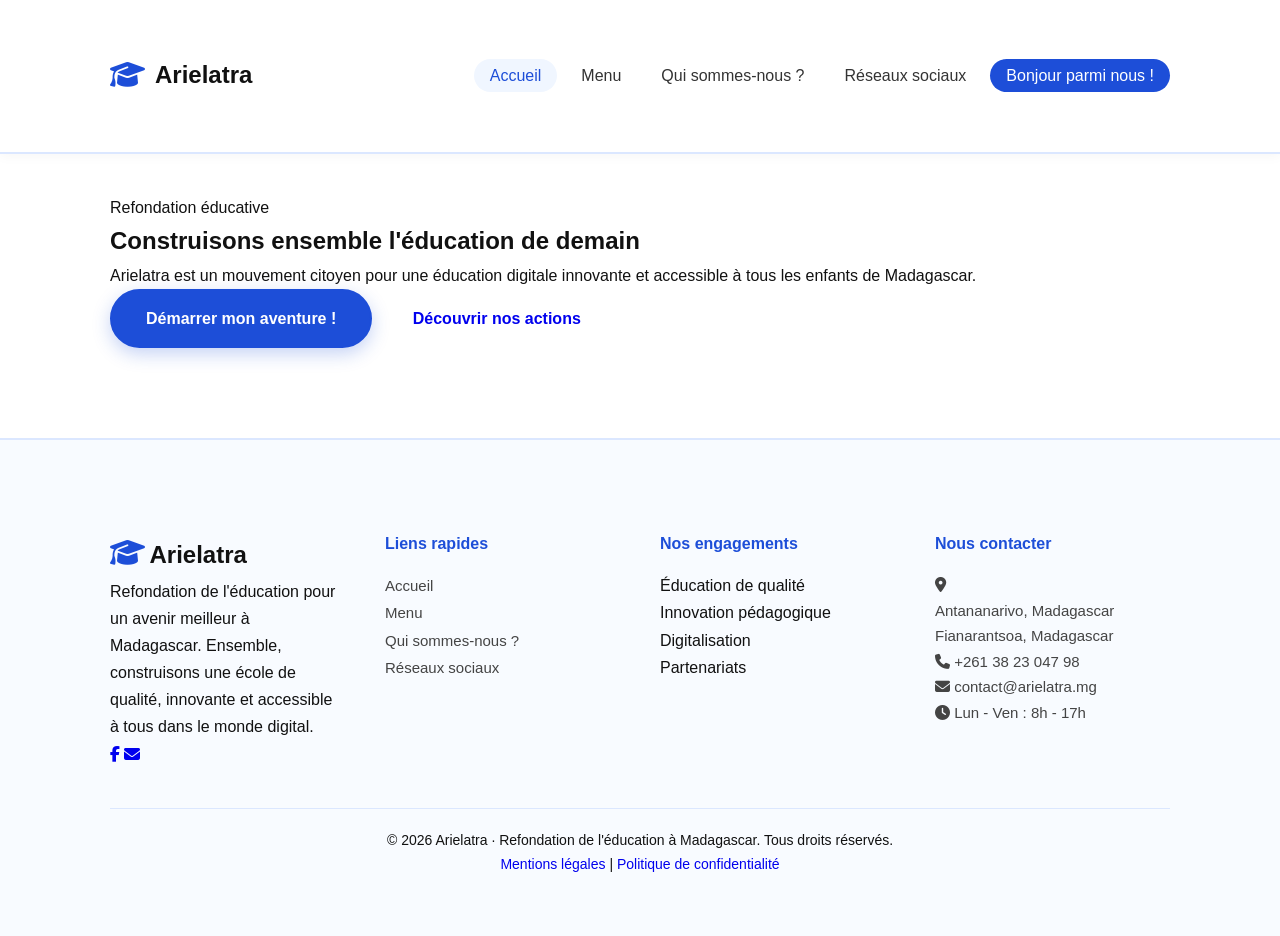
==== commit 89314d1c: "essai css unifie" ====
--- a/index.html
+++ b/index.html
@@ -52,7 +52,7 @@
                 enfants de Madagascar.
             </p>
             <div class="hero-actions">
-                <a href="#" class="btn btn-primary">Démarrer mon aventure !</a>
+                <a href="menu.html" class="btn btn-primary">Démarrer mon aventure !</a>
                 <a href="#" class="btn btn-outline">Découvrir nos actions</a>
             </div>
         </div>
--- a/assets/style-index.css
+++ b/assets/style-index.css
@@ -1,12 +1,12 @@
-/* ===== STYLE-INDEX.CSS ===== */
-/* ----- RESET ----- */
+
+/* ==========================================================================   ARIELATRA - UNIFIED STYLESHEET   ========================================================================== */
+/* 1. RESET & BASE */
 * {
     margin: 0;
     padding: 0;
     box-sizing: border-box;
 }
 
-/* ----- BODY ----- */
 body {
     font-family: 'Segoe UI', Arial, sans-serif;
     background-color: #ffffff;
@@ -14,201 +14,21 @@
     line-height: 1.7;
 }
 
-/* ----- CONTAINER ----- */
+a {
+    text-decoration: none;
+    transition: 0.3s;
+}
+
+ul {
+    list-style: none;
+}
+
+/* 2. LAYOUT COMPONENTS */
 .container {
     width: 90%;
     max-width: 1100px;
     margin: auto;
     padding: 40px 20px;
-}
-
-/* ============================================   HEADER   ============================================ */
-.header {
-    background: #ffffff;
-    border-bottom: 2px solid #dbe7ff;
-    padding: 12px 0;
-    position: sticky;
-    top: 0;
-    z-index: 1000;
-    box-shadow: 0 2px 12px rgba(0, 0, 0, 0.04);
-}
-
-.header-container {
-    display: flex;
-    justify-content: space-between;
-    align-items: center;
-    padding-top: 8px;
-    padding-bottom: 8px;
-}
-
-.logo a {
-    display: flex;
-    align-items: center;
-    text-decoration: none;
-    gap: 10px;
-}
-
-.logo-icon {
-    font-size: 28px;
-    color: #1d4ed8;
-}
-
-.logo-text {
-    font-size: 24px;
-    font-weight: 700;
-    color: #111111;
-    letter-spacing: -0.5px;
-}
-
-.nav-list {
-    display: flex;
-    list-style: none;
-    gap: 8px;
-    align-items: center;
-}
-
-.nav-link {
-    text-decoration: none;
-    color: #333333;
-    font-weight: 500;
-    font-size: 15px;
-    padding: 8px 16px;
-    border-radius: 30px;
-    transition: all 0.25s ease;
-}
-
-.nav-link:hover {
-    background: #f0f6ff;
-    color: #1d4ed8;
-}
-
-.nav-link.active {
-    color: #1d4ed8;
-    background: #f0f6ff;
-}
-
-.nav-cta {
-    background: #1d4ed8;
-    color: #ffffff !important;
-    padding: 10px 24px;
-    font-weight: 600;
-}
-
-.nav-cta:hover {
-    background: #1a44b8;
-    color: #ffffff !important;
-    transform: translateY(-2px);
-    box-shadow: 0 6px 18px rgba(29, 78, 216, 0.25);
-}
-
-.menu-toggle {
-    display: none;
-    flex-direction: column;
-    gap: 5px;
-    background: none;
-    border: none;
-    cursor: pointer;
-    padding: 6px 4px;
-}
-
-.menu-toggle .bar {
-    display: block;
-    width: 28px;
-    height: 3px;
-    background: #1d4ed8;
-    border-radius: 10px;
-    transition: all 0.3s ease;
-}
-
-.menu-toggle.active .bar:nth-child(1) {
-    transform: rotate(45deg) translate(5px, 6px);
-}
-
-.menu-toggle.active .bar:nth-child(2) {
-    opacity: 0;
-}
-
-.menu-toggle.active .bar:nth-child(3) {
-    transform: rotate(-45deg) translate(5px, -6px);
-}
-
-/* ============================================   HERO   ============================================ */
-.hero {
-    background: linear-gradient(145deg, #f0f6ff 0%, #ffffff 100%);
-    padding: 80px 0 70px;
-    border-bottom: 2px solid #dbe7ff;
-    text-align: center;
-    position: relative;
-    overflow: hidden;
-}
-
-.hero::before {
-    content: "";
-    position: absolute;
-    top: -120px;
-    right: -120px;
-    width: 400px;
-    height: 400px;
-    background: radial-gradient(circle, rgba(29, 78, 216, 0.06) 0%, transparent 70%);
-    border-radius: 50%;
-    pointer-events: none;
-}
-
-.hero-container {
-    position: relative;
-    z-index: 2;
-}
-
-.hero-badge {
-    display: inline-block;
-    background: #1d4ed8;
-    color: #ffffff;
-    font-size: 14px;
-    font-weight: 600;
-    padding: 4px 20px;
-    border-radius: 40px;
-    letter-spacing: 0.4px;
-    margin-bottom: 20px;
-}
-
-.hero-title {
-    font-size: 48px;
-    font-weight: 700;
-    color: #111111;
-    margin-bottom: 12px;
-    line-height: 1.2;
-}
-
-.hero-title .highlight {
-    color: #1d4ed8;
-    position: relative;
-}
-
-.hero-title .highlight::after {
-    content: "";
-    position: absolute;
-    left: 0;
-    bottom: 4px;
-    width: 100%;
-    height: 8px;
-    background: rgba(29, 78, 216, 0.15);
-    border-radius: 10px;
-    z-index: -1;
-}
-
-.hero-subtitle {
-    font-size: 20px;
-    color: #444444;
-    max-width: 680px;
-    margin: 0 auto 30px;
-    line-height: 1.6;
-}
-
-.hero-actions {
-    display: flex;
-    justify-content: center;
-    gap: 16px;
-    flex-wrap: wrap;
 }
 
 .btn {
@@ -233,465 +53,118 @@
 .btn-primary:hover {
     background: #1a44b8;
     transform: translateY(-3px);
-    box-shadow: 0 10px 28px rgba(29, 78, 216, 0.35);
 }
 
-.btn-outline {
-    background: transparent;
-    color: #1d4ed8;
-    border-color: #dbe7ff;
+/* 3. HEADER */
+.header {
+    background: #ffffff;
+    border-bottom: 2px solid #dbe7ff;
+    padding: 12px 0;
+    position: sticky;
+    top: 0;
+    z-index: 1000;
+    box-shadow: 0 2px 12px rgba(0, 0, 0, 0.04);
 }
 
-.btn-outline:hover {
-    background: #f0f6ff;
-    border-color: #1d4ed8;
-    transform: translateY(-3px);
-}
-
-/* ============================================   ABOUT SECTION   ============================================ */
-.about {
-    padding: 60px 0;
-    background: #ffffff;
-}
-
-.about-content {
+.header-container {
     display: flex;
-    gap: 50px;
+    justify-content: space-between;
     align-items: center;
 }
 
-.about-text {
-    flex: 1;
-}
-
-.about-text h2 {
-    color: #1d4ed8;
-    font-size: 36px;
-    margin-bottom: 15px;
-}
-
-.about-description {
-    font-size: 18px;
-    color: #333;
-    line-height: 1.8;
-    margin-bottom: 25px;
-}
-
-.about-features {
-    display: flex;
-    gap: 20px;
-    flex-wrap: wrap;
-}
-
-.feature-item {
+.logo a {
     display: flex;
     align-items: center;
     gap: 10px;
-    background: #f8fbff;
-    padding: 10px 18px;
-    border-radius: 30px;
-    border: 1px solid #dbe7ff;
 }
 
-.feature-item i {
-    color: #1d4ed8;
-    font-size: 18px;
-}
-
-.feature-item span {
-    font-weight: 500;
-    color: #333;
-}
-
-.about-image {
-    flex: 0 0 300px;
-}
-
-.image-placeholder {
-    width: 300px;
-    height: 300px;
-    background: linear-gradient(135deg, #f0f6ff, #dbe7ff);
-    border-radius: 20px;
-    display: flex;
-    flex-direction: column;
-    align-items: center;
-    justify-content: center;
-    border: 2px solid #dbe7ff;
-}
-
-.image-placeholder i {
-    font-size: 64px;
-    color: #1d4ed8;
-    margin-bottom: 15px;
-}
-
-.image-placeholder span {
-    color: #1d4ed8;
-    font-weight: 600;
-    font-size: 18px;
-}
-
-/* ============================================   VALUES SECTION   ============================================ */
-.values {
-    background: #f8fbff;
-    padding: 70px 0;
-}
-
-.section-title {
-    text-align: center;
-    color: #1d4ed8;
-    font-size: 32px;
-    margin-bottom: 15px;
-}
-
-.section-title::after {
-    content: "";
-    display: block;
-    width: 80px;
-    height: 4px;
-    background: #1d4ed8;
-    margin: 10px auto 0;
-    border-radius: 10px;
-}
-
-.values-grid {
-    display: grid;
-    grid-template-columns: repeat(auto-fit, minmax(250px, 1fr));
-    gap: 30px;
-    margin-top: 40px;
-}
-
-.value-card {
-    background: #ffffff;
-    padding: 35px 25px;
-    border-radius: 16px;
-    border: 1px solid #dbe7ff;
-    text-align: center;
-    transition: all 0.3s ease;
-}
-
-.value-card:hover {
-    transform: translateY(-8px);
-    box-shadow: 0 12px 30px rgba(0, 0, 0, 0.07);
-}
-
-.value-icon {
-    width: 70px;
-    height: 70px;
-    background: #f0f6ff;
-    border-radius: 50%;
-    display: flex;
-    align-items: center;
-    justify-content: center;
-    margin: 0 auto 18px;
-}
-
-.value-icon i {
-    font-size: 30px;
+.logo-icon {
+    font-size: 28px;
     color: #1d4ed8;
 }
 
-.value-card h3 {
-    color: #1d4ed8;
-    font-size: 20px;
-    margin-bottom: 10px;
+.logo-text {
+    font-size: 24px;
+    font-weight: 700;
+    color: #111111;
 }
 
-.value-card p {
-    color: #555;
-    font-size: 15px;
+.nav-menu {
+    display: flex;
+    align-items: center;
 }
 
-/* ============================================   CONTACT SECTION   ============================================ */
-.contact-section {
-    padding: 70px 0;
-    background: #ffffff;
+.nav-list {
+    display: flex;
+    gap: 8px;
+    align-items: center;
 }
 
-.contact-wrapper {
-    display: flex;
-    gap: 50px;
-    align-items: flex-start;
+.nav-link {
+    color: #333;
+    font-weight: 500;
+    padding: 8px 16px;
+    border-radius: 30px;
 }
 
-.contact-info {
-    flex: 1;
+.nav-link:hover,
+.nav-link.active {
+    background: #f0f6ff;
+    color: #1d4ed8;
 }
 
-.contact-info h2 {
-    color: #1d4ed8;
-    font-size: 32px;
-    margin-bottom: 10px;
+.nav-cta {
+    background: #1d4ed8;
+    color: #ffffff !important;
 }
 
-.contact-subtitle {
-    color: #666;
-    font-size: 16px;
-    margin-bottom: 30px;
-}
-
-.contact-details {
-    list-style: none;
-}
-
-.contact-details li {
-    display: flex;
-    gap: 18px;
-    margin-bottom: 25px;
-    align-items: flex-start;
-}
-
-.contact-details li i {
-    color: #1d4ed8;
-    font-size: 20px;
-    margin-top: 3px;
-    width: 24px;
-}
-
-.contact-details li div {
-    display: flex;
-    flex-direction: column;
-}
-
-.contact-details li strong {
-    color: #111;
-    font-size: 15px;
-}
-
-.contact-details li span {
-    color: #555;
-    font-size: 15px;
-}
-
-.contact-form {
-    flex: 1;
-    background: #f8fbff;
-    padding: 35px;
-    border-radius: 16px;
-    border: 1px solid #dbe7ff;
-}
-
-.contact-form h3 {
-    color: #1d4ed8;
-    font-size: 22px;
-    margin-bottom: 20px;
-}
-
-.form-group {
-    margin-bottom: 18px;
-}
-
-.form-group input,
-.form-group textarea {
-    width: 100%;
-    padding: 14px 16px;
-    border: 1px solid #dbe7ff;
-    border-radius: 10px;
-    font-size: 15px;
-    font-family: inherit;
-    transition: border-color 0.3s ease;
-    background: #ffffff;
-}
-
-.form-group input:focus,
-.form-group textarea:focus {
-    outline: none;
-    border-color: #1d4ed8;
-}
-
-.contact-form .btn {
-    width: 100%;
-    text-align: center;
-}
-
-/* ============================================   FOOTER   ============================================ */
+/* 4. FOOTER */
 .footer {
     background: #f8fbff;
     border-top: 2px solid #dbe7ff;
     padding: 50px 0 20px;
+    margin-top: 50px;
 }
 
 .footer-grid {
     display: grid;
-    grid-template-columns: 2fr 1fr 1fr 1.2fr;
+    grid-template-columns: repeat(4, 1fr);
     gap: 40px;
     margin-bottom: 40px;
 }
 
 .footer-col h4 {
     color: #1d4ed8;
-    font-size: 17px;
-    margin-bottom: 18px;
-    position: relative;
-}
-
-.footer-col h4::after {
-    content: "";
-    display: block;
-    width: 30px;
-    height: 3px;
-    background: #1d4ed8;
-    margin-top: 8px;
-    border-radius: 10px;
-}
-
-.footer-logo {
-    display: flex;
-    align-items: center;
-    gap: 10px;
     margin-bottom: 15px;
 }
 
-.footer-logo .logo-icon {
-    font-size: 26px;
-    color: #1d4ed8;
-}
-
-.footer-logo .logo-text {
-    font-size: 22px;
-    font-weight: 700;
-    color: #111111;
-}
-
-.footer-description {
-    color: #555555;
+.footer-links a,
+.footer-contact li {
+    color: #444;
     font-size: 15px;
-    line-height: 1.7;
-    margin-bottom: 20px;
-}
-
-.footer-social {
-    display: flex;
-    gap: 12px;
-}
-
-.footer-social a {
-    display: flex;
-    align-items: center;
-    justify-content: center;
-    width: 40px;
-    height: 40px;
-    background: #ffffff;
-    border: 1px solid #dbe7ff;
-    border-radius: 50%;
-    color: #1d4ed8;
-    font-size: 16px;
-    transition: all 0.25s ease;
-    text-decoration: none;
-}
-
-.footer-social a:hover {
-    background: #1d4ed8;
-    color: #ffffff;
-    transform: translateY(-3px);
-    box-shadow: 0 6px 16px rgba(29, 78, 216, 0.2);
-}
-
-.footer-links {
-    list-style: none;
-}
-
-.footer-links li {
-    margin-bottom: 10px;
-}
-
-.footer-links a {
-    color: #444444;
-    text-decoration: none;
-    font-size: 15px;
-    transition: color 0.2s ease;
-}
-
-.footer-links a:hover {
-    color: #1d4ed8;
-}
-
-.footer-contact {
-    list-style: none;
-}
-
-.footer-contact li {
-    display: flex;
-    align-items: flex-start;
-    gap: 12px;
-    margin-bottom: 12px;
-    color: #444444;
-    font-size: 15px;
-}
-
-.footer-contact li i {
-    color: #1d4ed8;
-    width: 18px;
-    margin-top: 3px;
-    font-size: 15px;
-}
-
-.footer-contact li div {
-    display: flex;
-    flex-direction: column;
 }
 
 .footer-bottom {
     border-top: 1px solid #dbe7ff;
-    padding-top: 25px;
-    display: flex;
-    justify-content: space-between;
-    align-items: center;
-    flex-wrap: wrap;
-    gap: 15px;
+    padding-top: 20px;
+    text-align: center;
     font-size: 14px;
-    color: #666666;
 }
 
-.footer-legal {
-    display: flex;
-    gap: 12px;
-    align-items: center;
+/* 5. RESPONSIVE MOBILE MENU */
+.menu-toggle {
+    display: none;
+    flex-direction: column;
+    gap: 5px;
+    background: none;
+    border: none;
+    cursor: pointer;
 }
 
-.footer-legal a {
-    color: #666666;
-    text-decoration: none;
-    transition: color 0.2s ease;
-}
-
-.footer-legal a:hover {
-    color: #1d4ed8;
-}
-
-.footer-legal span {
-    color: #dbe7ff;
-}
-
-/* ============================================   RESPONSIVE   ============================================ */
-@media (max-width: 992px) {
-    .about-content {
-        flex-direction: column;
-        text-align: center;
-    }
-
-    .about-features {
-        justify-content: center;
-    }
-
-    .about-image {
-        flex: 0 0 auto;
-    }
-
-    .image-placeholder {
-        width: 100%;
-        max-width: 300px;
-        height: 250px;
-    }
-
-    .contact-wrapper {
-        flex-direction: column;
-    }
-
-    .footer-grid {
-        grid-template-columns: 1fr 1fr;
-        gap: 30px;
-    }
+.menu-toggle .bar {
+    width: 28px;
+    height: 3px;
+    background: #1d4ed8;
 }
 
 @media (max-width: 768px) {
@@ -705,691 +178,17 @@
         left: 0;
         right: 0;
         background: #ffffff;
-        padding: 20px 0;
-        border-bottom: 2px solid #dbe7ff;
-        box-shadow: 0 8px 24px rgba(0, 0, 0, 0.06);
+        flex-direction: column;
         transform: scaleY(0);
         transform-origin: top;
-        transition: transform 0.3s ease;
-        opacity: 0;
-        visibility: hidden;
-        pointer-events: none;
+        transition: 0.3s;
     }
 
     .nav-menu.active {
         transform: scaleY(1);
-        opacity: 1;
-        visibility: visible;
-        pointer-events: all;
-    }
-
-    .nav-list {
-        flex-direction: column;
-        gap: 6px;
-        padding: 0 20px;
-    }
-
-    .nav-link {
-        display: block;
-        padding: 12px 16px;
-        font-size: 16px;
-        width: 100%;
-        text-align: center;
-    }
-
-    .nav-cta {
-        margin-top: 6px;
-    }
-
-    .hero-title {
-        font-size: 34px;
-    }
-
-    .hero-subtitle {
-        font-size: 17px;
-        padding: 0 10px;
-    }
-
-    .hero-actions {
-        flex-direction: column;
-        align-items: center;
-        gap: 12px;
-    }
-
-    .btn {
-        width: 100%;
-        max-width: 280px;
-        text-align: center;
-    }
-
-    .section-title {
-        font-size: 26px;
-    }
-
-    .about-text h2 {
-        font-size: 28px;
-    }
-
-    .contact-info h2 {
-        font-size: 26px;
-    }
-
-    .contact-form {
-        padding: 25px 20px;
     }
 
     .footer-grid {
         grid-template-columns: 1fr;
-        gap: 30px;
-    }
-
-    .footer-bottom {
-        flex-direction: column;
-        text-align: center;
-    }
-
-    .footer-legal {
-        justify-content: center;
-        flex-wrap: wrap;
-    }
-
-    .values-grid {
-        grid-template-columns: 1fr;
-    }
-}
-
-@media (max-width: 480px) {
-    .hero-title {
-        font-size: 28px;
-    }
-
-    .hero {
-        padding: 50px 0 40px;
-    }
-
-    .hero-badge {
-        font-size: 12px;
-        padding: 3px 14px;
-    }
-
-    .logo-text {
-        font-size: 20px;
-    }
-
-    .feature-item {
-        width: 100%;
-        justify-content: center;
-    }
-
-    .image-placeholder {
-        height: 200px;
-    }
-
-    .image-placeholder i {
-        font-size: 40px;
-    }
-}
-
-/* ----------------------------------------- */
-/* RESET */
-* {
-    margin: 0;
-    padding: 0;
-    box-sizing: border-box;
-}
-
-/* BODY */
-body {
-    font-family: Arial, sans-serif;
-    background: #ffffff;
-    color: #111111;
-    line-height: 1.6;
-}
-
-/* CONTAINER */
-.container {
-    width: 92%;
-    /* ito eh */
-    max-width: 1440px;
-    margin: auto;
-    padding: 40px 20px 80px;
-}
-
-/* HERO */
-.hero {
-    text-align: center;
-    padding: 70px 20px;
-    margin-bottom: 60px;
-    border-bottom: 2px solid #dbe7ff;
-}
-
-.hero h1 {
-    color: #1d4ed8;
-    font-size: 44px;
-    margin-bottom: 15px;
-}
-
-.subtitle {
-    color: #555555;
-    font-size: 18px;
-}
-
-/* GROUP */
-.group-section {
-    margin-bottom: 90px;
-}
-
-.group-section h2 {
-    color: #1d4ed8;
-    font-size: 30px;
-    margin-bottom: 35px;
-    position: relative;
-}
-
-.group-section h2::after {
-    content: "";
-    display: block;
-    width: 90px;
-    height: 4px;
-    background: #1d4ed8;
-    margin-top: 10px;
-    border-radius: 10px;
-}
-
-/* CARDS */
-.cards {
-    display: flex;
-    flex-wrap: wrap;
-    gap: 25px;
-}
-
-/* MEMBER CARD */
-.member-card {
-    width: 260px;
-    background: #ffffff;
-    border: 1px solid #dbe7ff;
-    border-radius: 18px;
-    padding: 20px;
-    transition: 0.3s;
-    position: relative;
-}
-
-.member-card:hover {
-    transform: translateY(-6px);
-    box-shadow: 0 12px 30px rgba(0, 0, 0, 0.08);
-}
-
-/* CHEF CARD */
-.chef {
-    border: 2px solid #1d4ed8;
-}
-
-/* IMAGE PLACEHOLDER */
-.image-placeholder {
-    width: 100%;
-    height: 220px;
-    background: #edf3ff;
-    border-radius: 14px;
-    margin-bottom: 20px;
-    display: flex;
-    align-items: center;
-    justify-content: center;
-    color: #1d4ed8;
-    font-size: 14px;
-    font-weight: bold;
-}
-
-.image-placeholder::before {
-    content: "PHOTO";
-}
-
-/* TEXT */
-.member-card h3 {
-    color: #111111;
-    font-size: 18px;
-    margin-bottom: 10px;
-}
-
-.matricule {
-    color: #666666;
-    font-size: 15px;
-}
-
-/* ROLE */
-.role {
-    position: absolute;
-    top: 15px;
-    right: 15px;
-    background: #1d4ed8;
-    color: white;
-    padding: 6px 12px;
-    border-radius: 30px;
-    font-size: 12px;
-    font-weight: bold;
-}
-
-/* RESPONSIVE */
-@media(max-width:768px) {
-    .hero h1 {
-        font-size: 34px;
-    }
-
-    .group-section h2 {
-        font-size: 24px;
-    }
-
-    .cards {
-        justify-content: center;
-    }
-
-    .member-card {
-        width: 100%;
-    }
-}
-
-/* ------------------------------ */
-
-/* ===== POURQUOI-ARIELATRA.CSS ===== */
-
-/* ----- RESET ----- */
-* {
-    margin: 0;
-    padding: 0;
-    box-sizing: border-box;
-}
-
-/* ----- BODY ----- */
-body {
-    font-family: 'Segoe UI', Arial, sans-serif;
-    background: #f8fbff;
-    color: #111111;
-    line-height: 1.7;
-    padding: 40px 0;
-}
-
-/* ----- CONTAINER ----- */
-.container {
-    width: 90%;
-    max-width: 1000px;
-    margin: auto;
-    background: #ffffff;
-    padding: 50px 60px;
-    border-radius: 24px;
-    box-shadow: 0 8px 40px rgba(0, 0, 0, 0.05);
-    border: 1px solid #dbe7ff;
-}
-
-/* ===== HERO ===== */
-.hero {
-    text-align: center;
-    padding: 20px 0 30px;
-    border-bottom: 2px solid #dbe7ff;
-    margin-bottom: 40px;
-}
-
-.hero h1 {
-    font-size: 42px;
-    color: #1d4ed8;
-    margin-bottom: 10px;
-    letter-spacing: -0.5px;
-}
-
-.hero .subtitle {
-    font-size: 18px;
-    color: #555555;
-    font-weight: 400;
-}
-
-/* ===== INTRO ===== */
-.section {
-    margin-bottom: 30px;
-}
-
-.intro-box {
-    background: #f0f6ff;
-    border-radius: 14px;
-    padding: 25px 30px;
-    border-left: 4px solid #1d4ed8;
-}
-
-.intro-box p {
-    font-size: 18px;
-    color: #222222;
-}
-
-.intro-box strong {
-    color: #1d4ed8;
-}
-
-/* ===== CARDS ===== */
-.cards {
-    display: flex;
-    gap: 30px;
-    margin: 35px 0 45px;
-}
-
-.card {
-    flex: 1;
-    background: #ffffff;
-    border: 1px solid #dbe7ff;
-    border-radius: 16px;
-    padding: 30px 28px;
-    transition: all 0.3s ease;
-    box-shadow: 0 2px 8px rgba(0, 0, 0, 0.02);
-}
-
-.card:hover {
-    transform: translateY(-4px);
-    box-shadow: 0 12px 30px rgba(29, 78, 216, 0.08);
-    border-color: #1d4ed8;
-}
-
-.card h2 {
-    color: #1d4ed8;
-    font-size: 32px;
-    margin-bottom: 15px;
-    font-weight: 700;
-}
-
-.card p {
-    color: #333333;
-    font-size: 16px;
-    margin-bottom: 12px;
-}
-
-.card p:last-child {
-    margin-bottom: 0;
-}
-
-.card-highlight {
-    margin-top: 18px;
-    padding: 12px 16px;
-    background: #f0f6ff;
-    border-radius: 10px;
-    display: flex;
-    align-items: center;
-    gap: 12px;
-    font-style: italic;
-    color: #1d4ed8;
-    font-weight: 500;
-    border: 1px dashed #dbe7ff;
-}
-
-.card-highlight i {
-    font-size: 18px;
-}
-
-/* ===== MEANING ===== */
-.meaning {
-    margin: 45px 0;
-}
-
-.meaning h2 {
-    color: #1d4ed8;
-    font-size: 28px;
-    margin-bottom: 25px;
-    position: relative;
-}
-
-.meaning h2::after {
-    content: "";
-    display: block;
-    width: 60px;
-    height: 4px;
-    background: #1d4ed8;
-    margin-top: 10px;
-    border-radius: 10px;
-}
-
-.meaning h2 .highlight {
-    color: #1d4ed8;
-}
-
-/* Fusion box */
-.fusion-box {
-    background: linear-gradient(135deg, #f0f6ff, #ffffff);
-    border: 2px solid #1d4ed8;
-    border-radius: 16px;
-    padding: 30px 35px;
-    margin-bottom: 30px;
-    text-align: center;
-}
-
-.fusion-item {
-    display: flex;
-    justify-content: center;
-    align-items: center;
-    gap: 12px;
-    flex-wrap: wrap;
-    font-size: 28px;
-    font-weight: 700;
-    margin-bottom: 15px;
-}
-
-.fusion-word {
-    color: #1d4ed8;
-    font-size: 32px;
-}
-
-.fusion-plus {
-    color: #888;
-    font-size: 24px;
-}
-
-.fusion-equals {
-    color: #888;
-    font-size: 24px;
-}
-
-.fusion-result {
-    color: #1d4ed8;
-    font-size: 36px;
-    background: #ffffff;
-    padding: 0 15px;
-    border-radius: 10px;
-    border: 2px solid #1d4ed8;
-    line-height: 1.4;
-}
-
-.fusion-description {
-    font-size: 17px;
-    color: #333;
-    margin-top: 5px;
-}
-
-.fusion-description strong {
-    color: #1d4ed8;
-}
-
-/* Meaning grid */
-.meaning-grid {
-    display: grid;
-    grid-template-columns: 1fr 1fr;
-    gap: 30px;
-    margin-top: 20px;
-}
-
-.meaning-item {
-    background: #f8fbff;
-    padding: 25px;
-    border-radius: 14px;
-    border: 1px solid #dbe7ff;
-}
-
-.meaning-item h3 {
-    color: #1d4ed8;
-    font-size: 18px;
-    margin-bottom: 12px;
-}
-
-.meaning-item p {
-    color: #333;
-    font-size: 16px;
-    margin-bottom: 12px;
-}
-
-.meaning-item ul {
-    list-style: none;
-    padding: 0;
-}
-
-.meaning-item ul li {
-    padding: 6px 0 6px 28px;
-    background: url('data:image/svg+xml;utf8,<svg xmlns="http://www.w3.org/2000/svg" width="16" height="16" viewBox="0 0 24 24" fill="none" stroke="%231d4ed8" stroke-width="3" stroke-linecap="round" stroke-linejoin="round"><polyline points="20 6 9 17 4 12"></polyline></svg>') left center no-repeat;
-    background-size: 16px;
-    color: #333;
-}
-
-.meaning-item .highlight {
-    color: #1d4ed8;
-    font-weight: 600;
-}
-
-/* ===== VISION ===== */
-.vision {
-    margin-top: 40px;
-    padding-top: 35px;
-    border-top: 2px solid #dbe7ff;
-    text-align: center;
-}
-
-.vision h2 {
-    color: #1d4ed8;
-    font-size: 28px;
-    margin-bottom: 15px;
-}
-
-.vision h2::after {
-    content: "";
-    display: block;
-    width: 60px;
-    height: 4px;
-    background: #1d4ed8;
-    margin: 10px auto 0;
-    border-radius: 10px;
-}
-
-.vision p {
-    font-size: 18px;
-    color: #333333;
-    max-width: 750px;
-    margin: 0 auto 25px;
-}
-
-.vision-tags {
-    display: flex;
-    justify-content: center;
-    gap: 12px;
-    flex-wrap: wrap;
-}
-
-.tag {
-    background: #f0f6ff;
-    border: 1px solid #dbe7ff;
-    padding: 8px 20px;
-    border-radius: 30px;
-    font-size: 14px;
-    font-weight: 600;
-    color: #1d4ed8;
-    transition: all 0.3s ease;
-}
-
-.tag:hover {
-    background: #1d4ed8;
-    color: #ffffff;
-    border-color: #1d4ed8;
-    transform: translateY(-2px);
-}
-
-/* ===== RESPONSIVE ===== */
-@media (max-width: 768px) {
-    .container {
-        padding: 30px 20px;
-    }
-
-    .hero h1 {
-        font-size: 32px;
-    }
-
-    .cards {
-        flex-direction: column;
-    }
-
-    .meaning-grid {
-        grid-template-columns: 1fr;
-    }
-
-    .fusion-item {
-        font-size: 20px;
-    }
-
-    .fusion-word {
-        font-size: 24px;
-    }
-
-    .fusion-result {
-        font-size: 28px;
-    }
-
-    .card h2 {
-        font-size: 26px;
-    }
-
-    .vision-tags {
-        gap: 8px;
-    }
-
-    .tag {
-        font-size: 12px;
-        padding: 6px 14px;
-    }
-
-    .intro-box {
-        padding: 18px 20px;
-    }
-
-    .intro-box p {
-        font-size: 16px;
-    }
-}
-
-@media (max-width: 480px) {
-    .container {
-        padding: 20px 15px;
-        width: 95%;
-    }
-
-    .hero h1 {
-        font-size: 26px;
-    }
-
-    .hero .subtitle {
-        font-size: 15px;
-    }
-
-    .card {
-        padding: 20px;
-    }
-
-    .fusion-item {
-        font-size: 16px;
-        gap: 6px;
-    }
-
-    .fusion-word {
-        font-size: 20px;
-    }
-
-    .fusion-result {
-        font-size: 22px;
-        padding: 0 10px;
-    }
-
-    .meaning h2 {
-        font-size: 22px;
-    }
-
-    .vision h2 {
-        font-size: 22px;
     }
 }
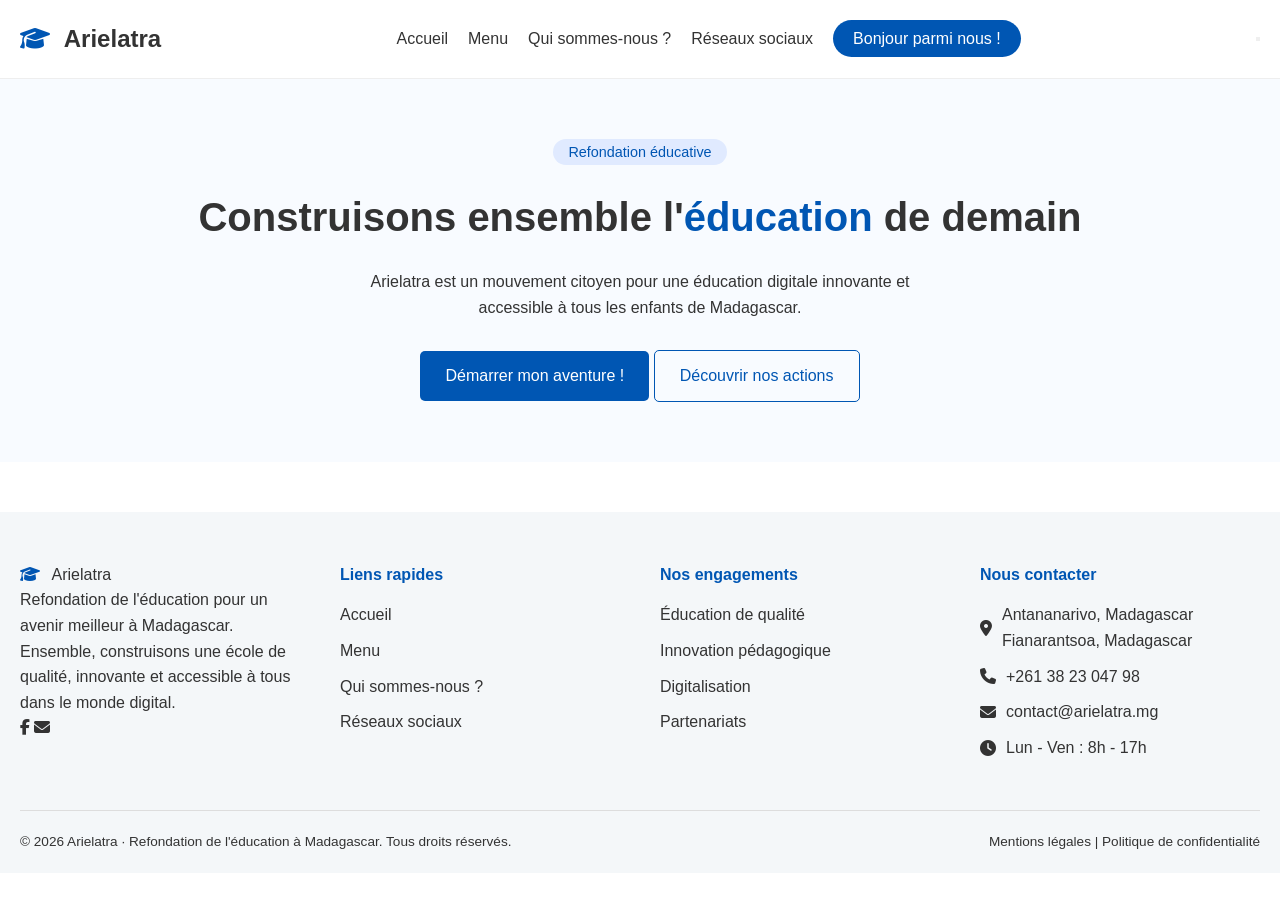
==== commit b4cda3ab: "essai index" ====
--- a/index.html
+++ b/index.html
@@ -6,7 +6,7 @@
     <meta name="viewport" content="width=device-width, initial-scale=1.0">
     <title>Arielatra · Accueil</title>
     <link rel="stylesheet" href="https://cdnjs.cloudflare.com/ajax/libs/font-awesome/6.5.0/css/all.min.css">
-    <link rel="stylesheet" href="assets/style-index.css">
+    <link rel="stylesheet" href="assets/style.css">
 </head>
 
 <body>
--- a/assets/style.css
+++ b/assets/style.css
@@ -0,0 +1,166 @@
+/* --- Réinitialisation et base --- */
+* {
+    margin: 0;
+    padding: 0;
+    box-sizing: border-box;
+}
+
+body {
+    font-family: 'Segoe UI', Tahoma, Geneva, Verdana, sans-serif;
+    line-height: 1.6;
+    color: #333;
+    overflow-x: hidden;
+}
+
+/* Le conteneur s'adapte à toute la largeur avec 20px de marge */
+.container {
+    width: calc(100% - 40px);
+    margin-left: auto;
+    margin-right: auto;
+}
+
+a {
+    text-decoration: none;
+    color: inherit;
+}
+
+ul {
+    list-style: none;
+}
+
+/* --- HEADER --- */
+.header {
+    background: #fff;
+    padding: 20px 0;
+    border-bottom: 1px solid #eee;
+}
+
+.header-container {
+    display: flex;
+    justify-content: space-between;
+    align-items: center;
+}
+
+.logo {
+    font-weight: bold;
+    font-size: 1.5rem;
+    display: flex;
+    align-items: center;
+}
+
+.logo-icon {
+    margin-right: 8px;
+    color: #0056b3;
+}
+
+.nav-list {
+    display: flex;
+    gap: 20px;
+    align-items: center;
+}
+
+.nav-cta {
+    background: #0056b3;
+    color: white !important;
+    padding: 10px 20px;
+    border-radius: 20px;
+}
+
+/* --- HERO SECTION --- */
+.hero {
+    padding: 60px 0;
+    text-align: center;
+    background-color: #f8fbff;
+}
+
+.hero-badge {
+    background: #e0eaff;
+    color: #0056b3;
+    padding: 5px 15px;
+    border-radius: 15px;
+    font-size: 0.9rem;
+}
+
+.hero-title {
+    font-size: 2.5rem;
+    margin: 20px 0;
+}
+
+.highlight {
+    color: #0056b3;
+}
+
+.hero-subtitle {
+    max-width: 600px;
+    margin: 0 auto 30px;
+}
+
+.btn {
+    padding: 12px 25px;
+    border-radius: 5px;
+    display: inline-block;
+    transition: 0.3s;
+}
+
+.btn-primary {
+    background: #0056b3;
+    color: white;
+}
+
+.btn-outline {
+    border: 1px solid #0056b3;
+    color: #0056b3;
+}
+
+/* --- FOOTER --- */
+.footer {
+    background: #f4f7f9;
+    padding: 50px 0 20px;
+    margin-top: 50px;
+}
+
+.footer-grid {
+    display: grid;
+    grid-template-columns: repeat(auto-fit, minmax(250px, 1fr));
+    gap: 40px;
+    margin-bottom: 40px;
+}
+
+.footer-col h4 {
+    margin-bottom: 15px;
+    color: #0056b3;
+}
+
+.footer-links li,
+.footer-contact li {
+    margin-bottom: 10px;
+    display: flex;
+    align-items: center;
+    gap: 10px;
+}
+
+.footer-bottom {
+    border-top: 1px solid #ddd;
+    padding-top: 20px;
+    display: flex;
+    justify-content: space-between;
+    font-size: 0.85rem;
+}
+
+/* --- Mobile Responsiveness --- */
+@media (max-width: 768px) {
+    .nav-menu {
+        display: none;
+    }
+
+    /* Logique simple de menu mobile */
+    .menu-toggle {
+        display: block;
+    }
+
+    .footer-bottom {
+        flex-direction: column;
+        text-align: center;
+        gap: 10px;
+    }
+}
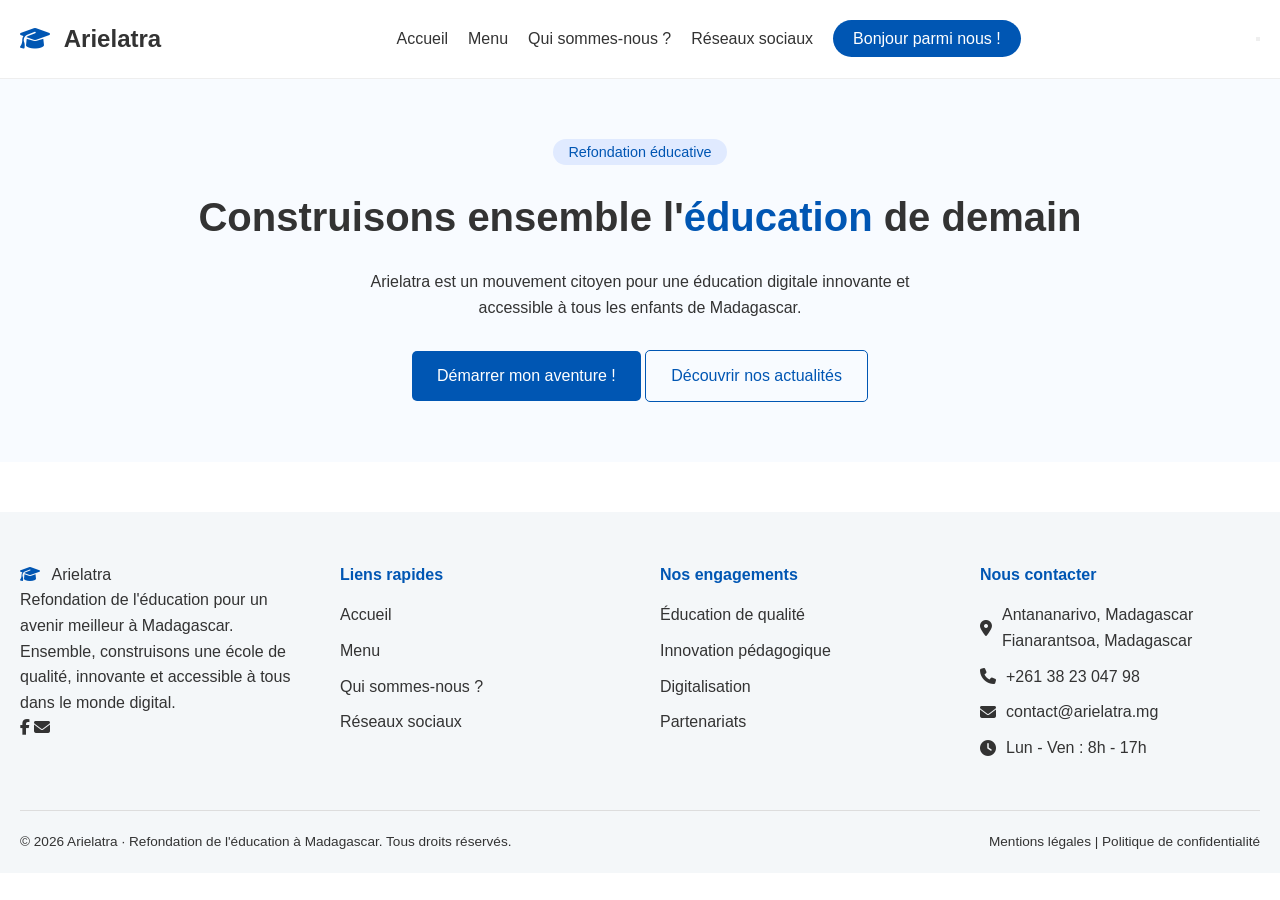
==== commit 742cdc00: "last for today" ====
--- a/index.html
+++ b/index.html
@@ -53,7 +53,7 @@
             </p>
             <div class="hero-actions">
                 <a href="menu.html" class="btn btn-primary">Démarrer mon aventure !</a>
-                <a href="#" class="btn btn-outline">Découvrir nos actions</a>
+                <a href="#" class="btn btn-outline">Découvrir nos actualités</a>
             </div>
         </div>
     </section>
